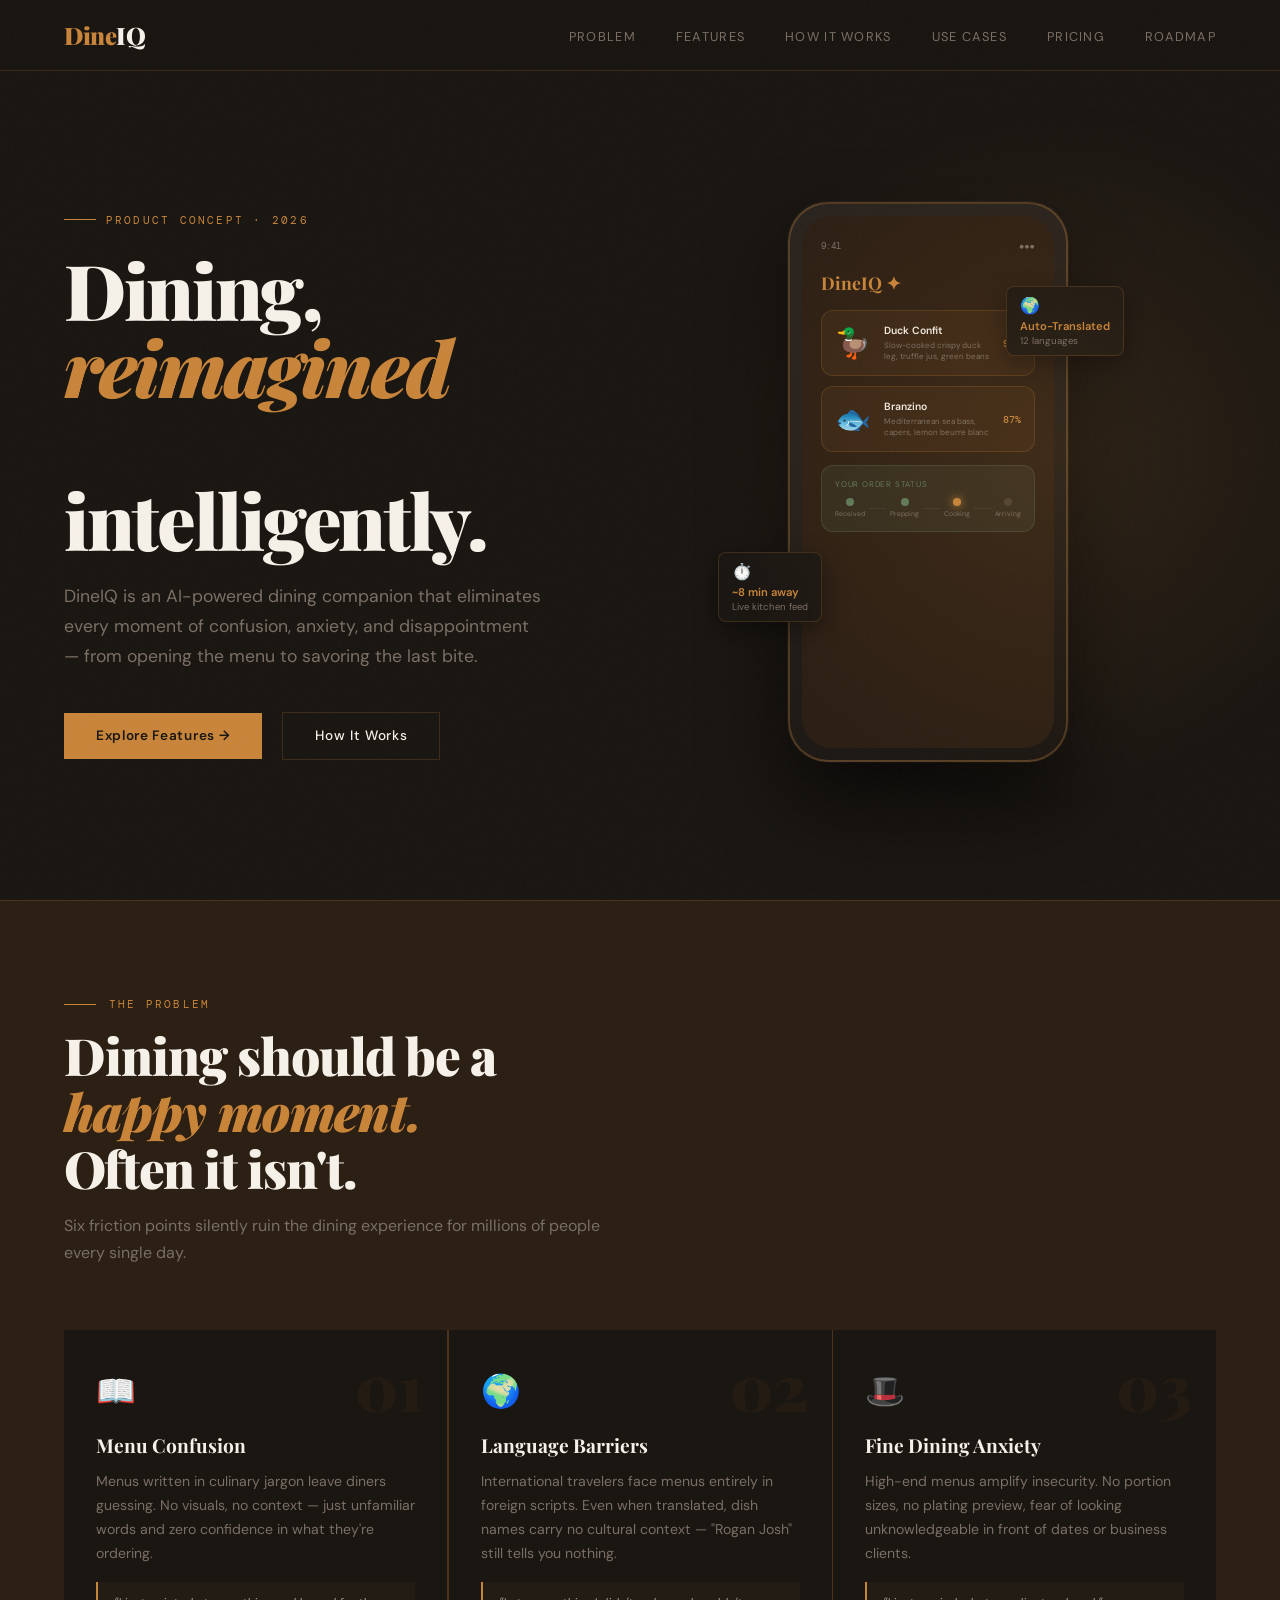
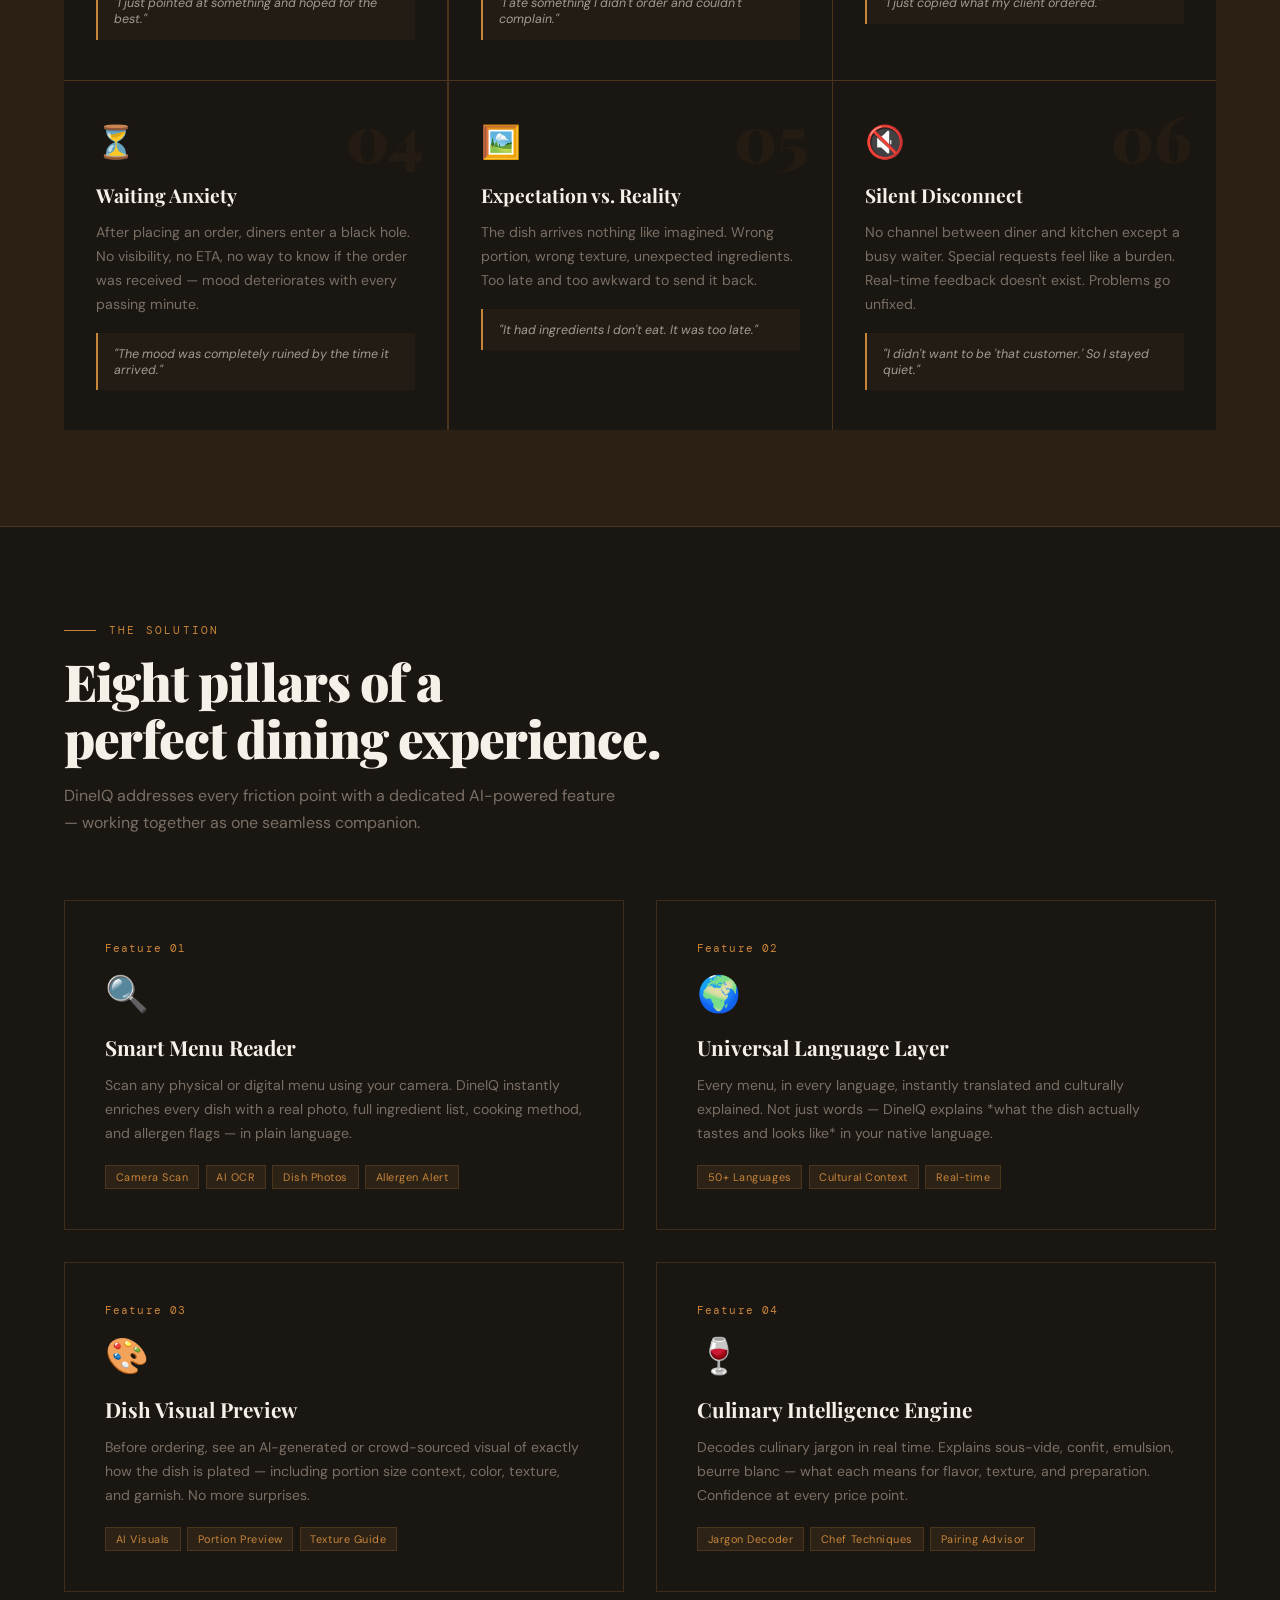
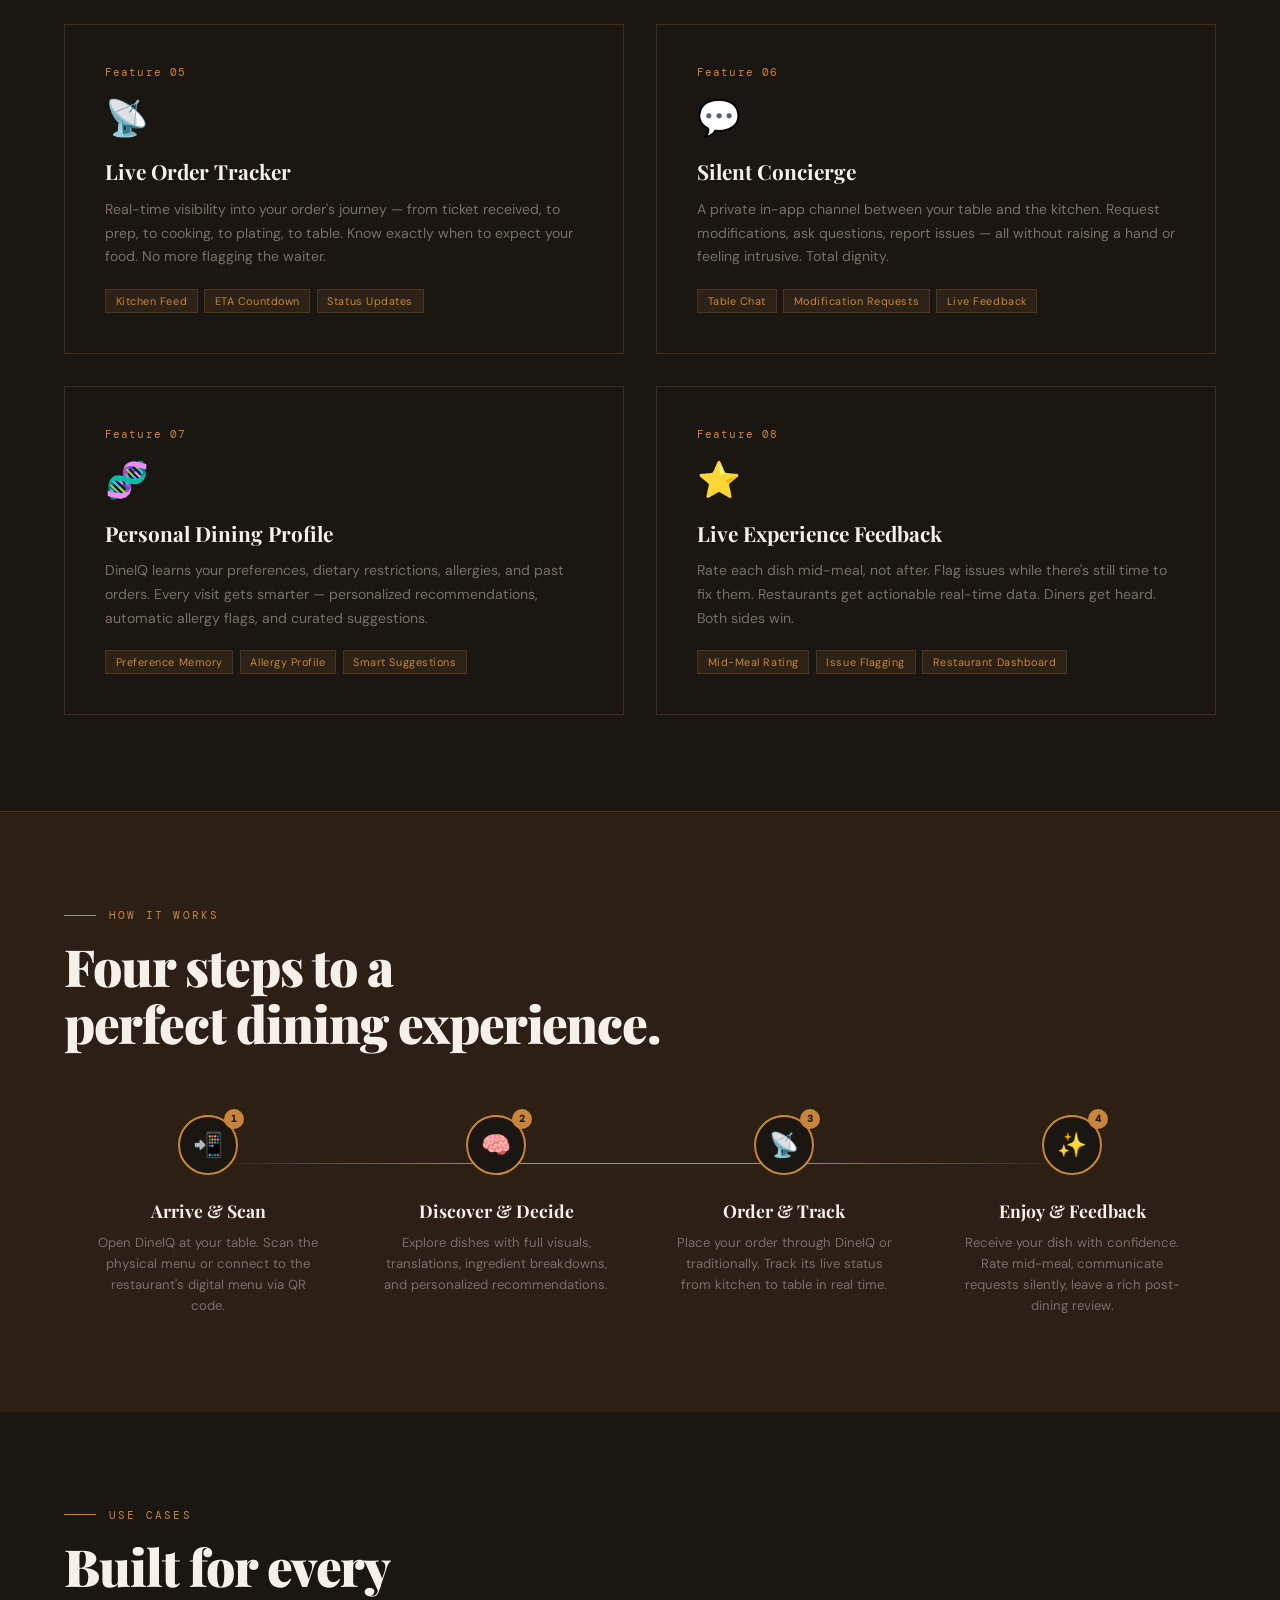
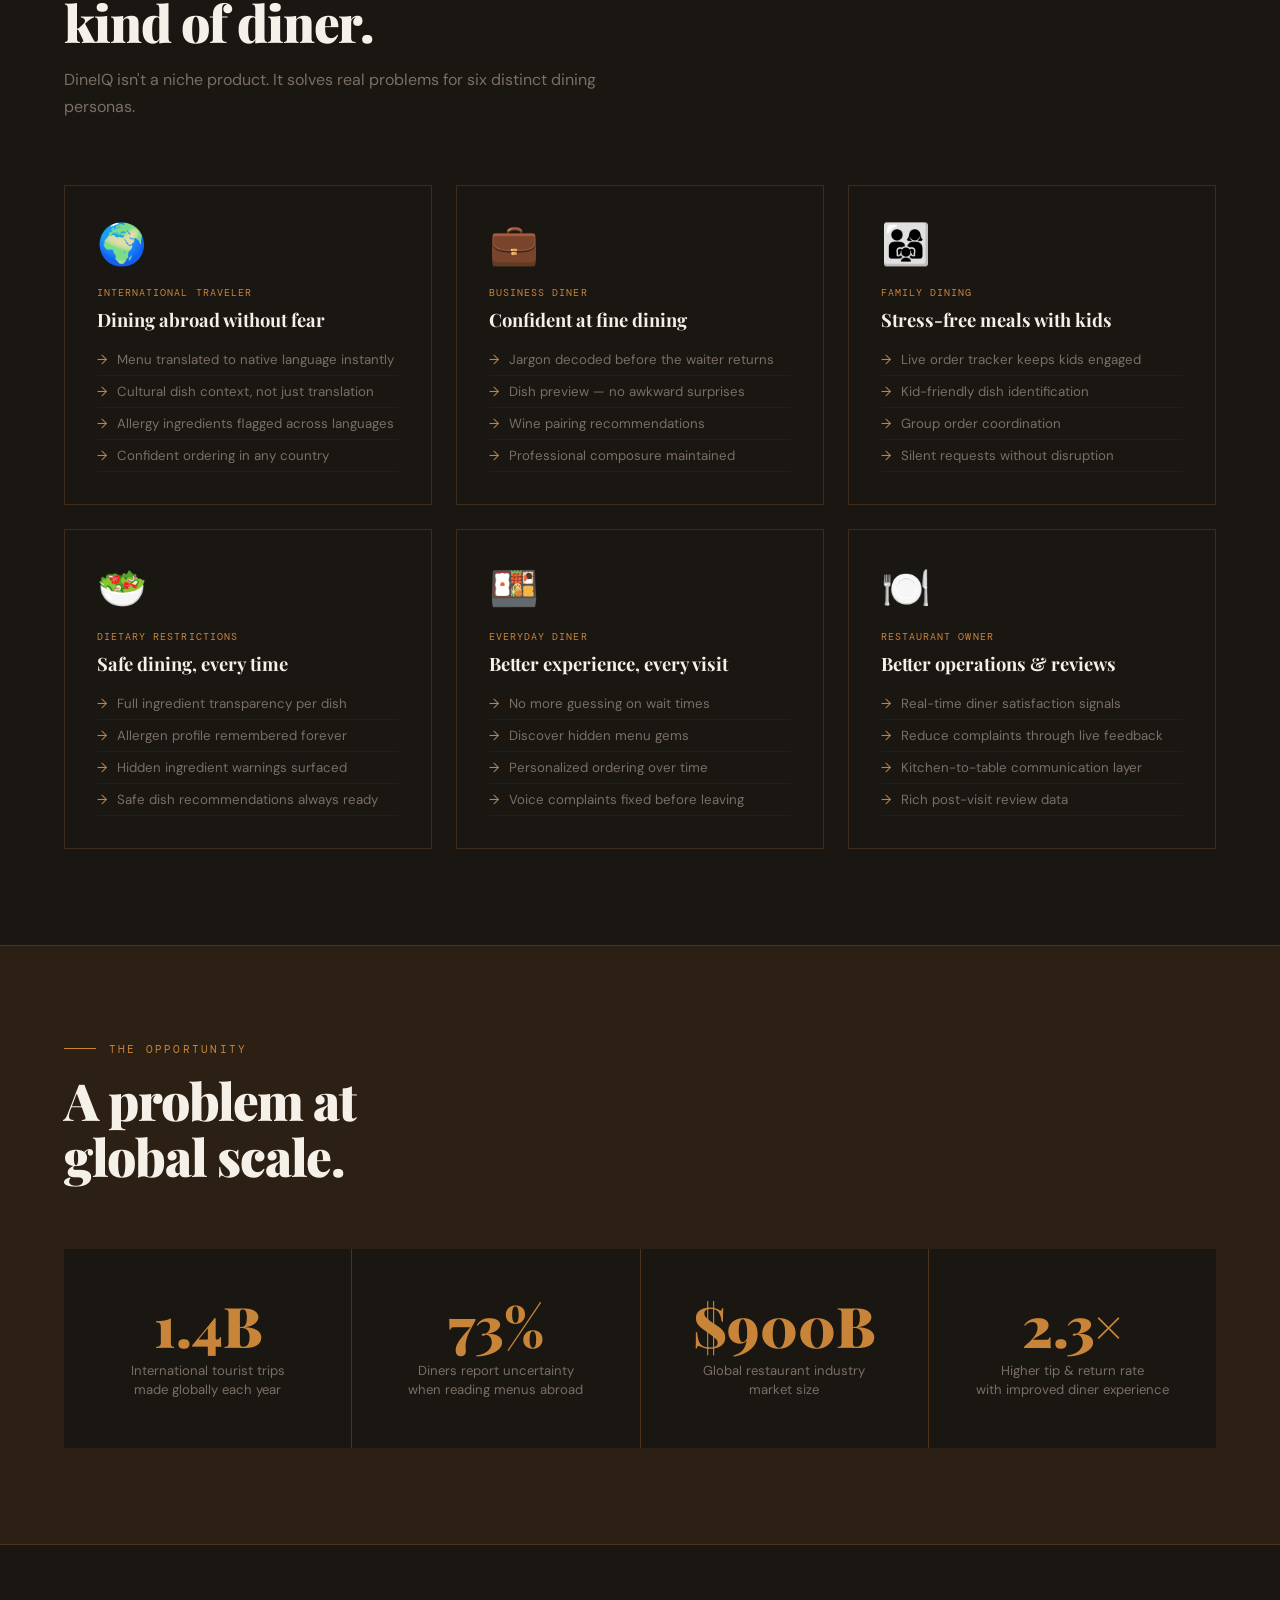
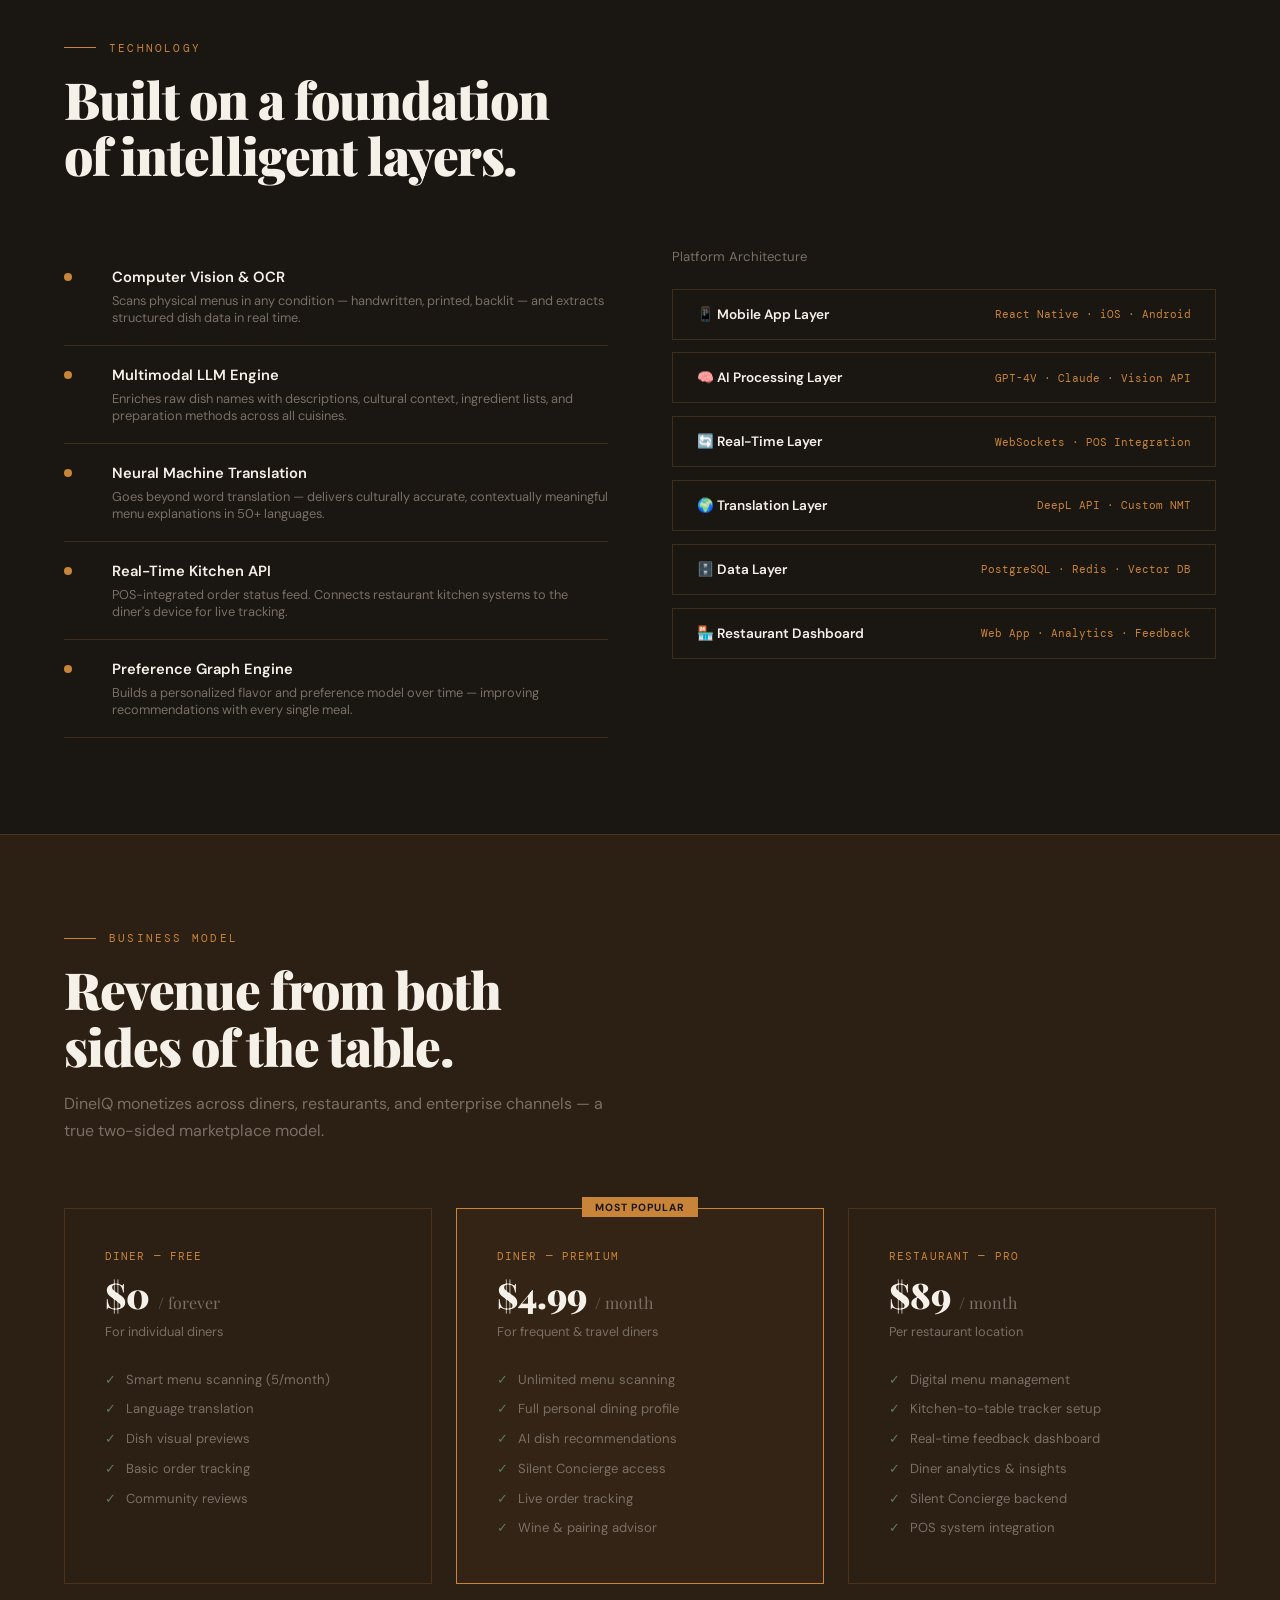
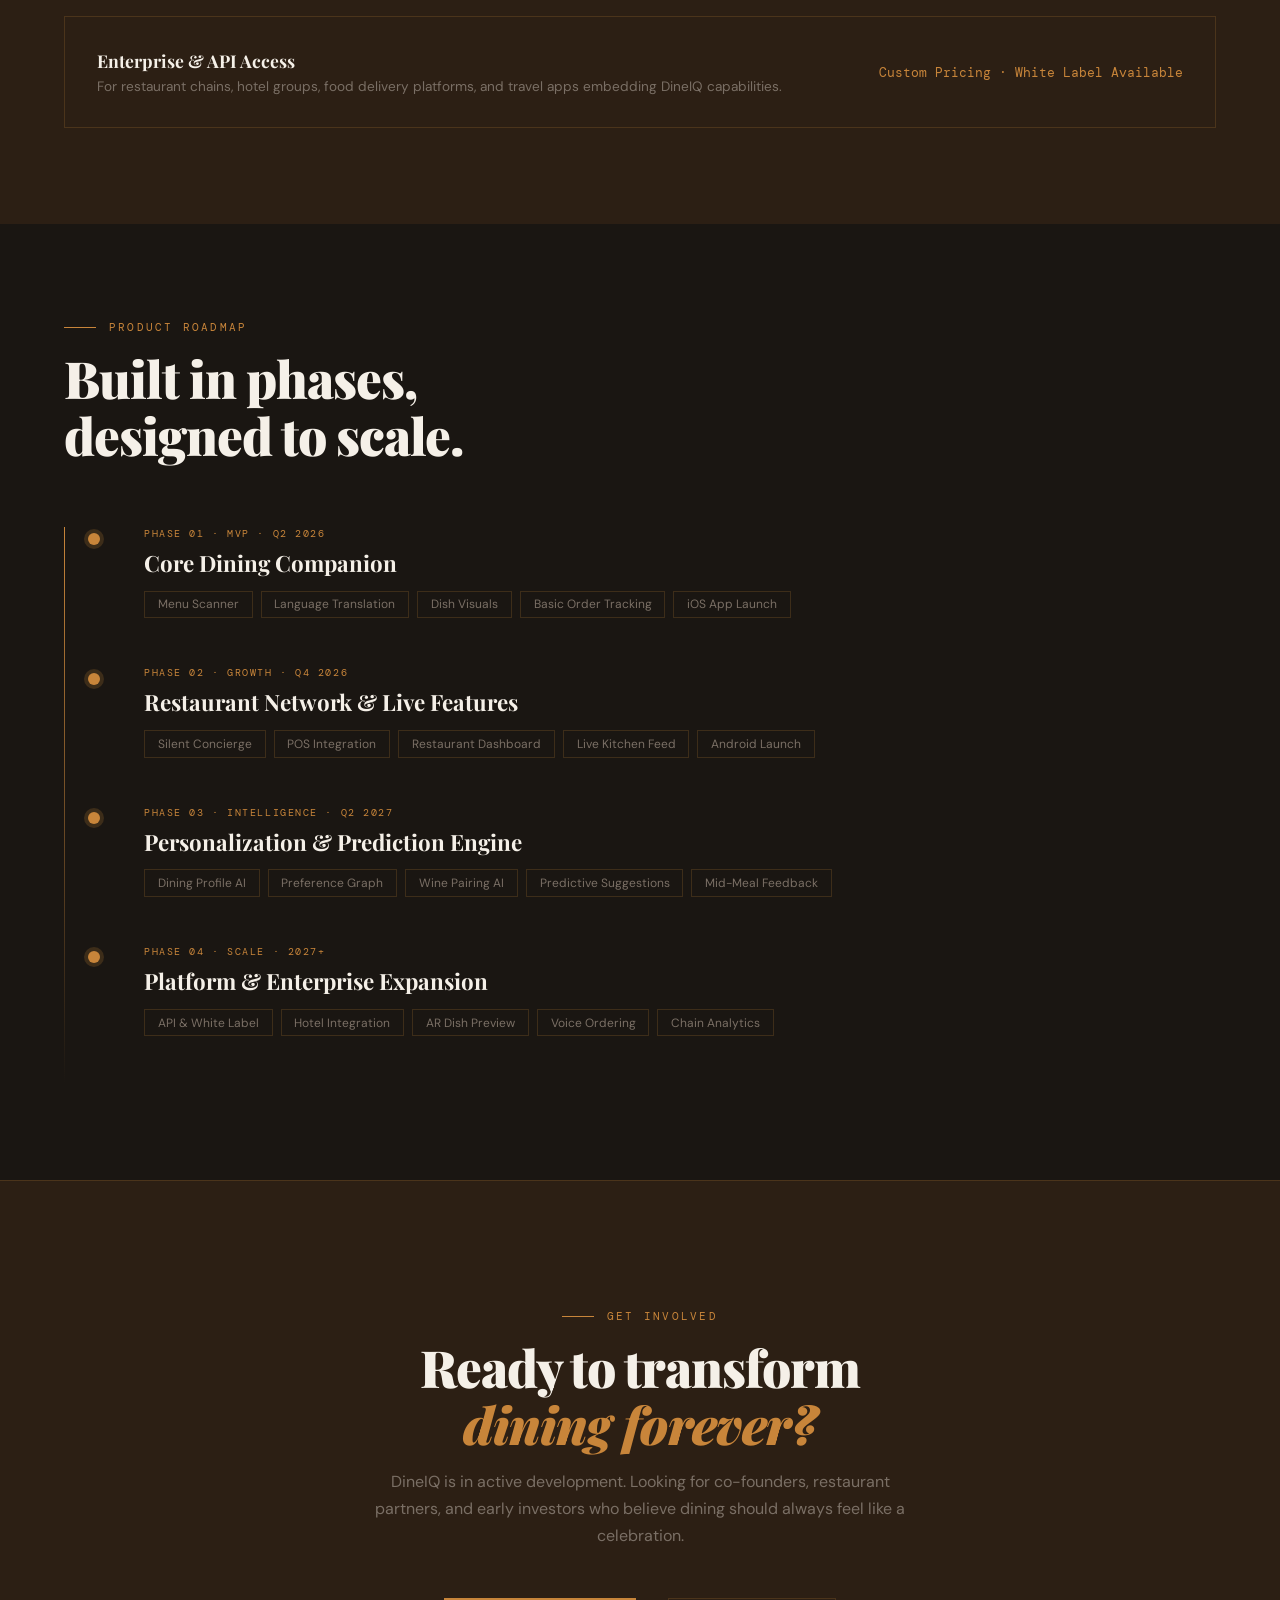
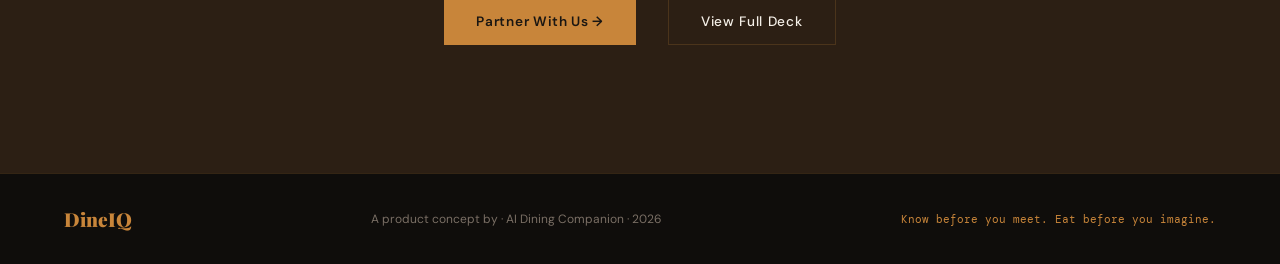
==== public/documents/dineiq_portfolio.html @ 413676ec "Changes Co-authored-by: mansiigup <106469612+mansiigup@users.noreply.github.com>" ====
<!DOCTYPE html>
<html lang="en">
<head>
<meta charset="UTF-8"/>
<meta name="viewport" content="width=device-width, initial-scale=1.0"/>
<title>DineIQ — AI Dining Companion</title>
<link href="https://fonts.googleapis.com/css2?family=Playfair+Display:ital,wght@0,400;0,700;0,900;1,400;1,700&family=DM+Sans:wght@300;400;500;600&family=DM+Mono:wght@400;500&display=swap" rel="stylesheet"/>
<style>
  :root {
    --cream: #F5F0E8;
    --warm-white: #FDFAF4;
    --charcoal: #1A1612;
    --deep-brown: #2C1F14;
    --amber: #C8853A;
    --amber-light: #E8A857;
    --amber-glow: rgba(200,133,58,0.15);
    --rust: #A0432A;
    --sage: #5C7A5A;
    --muted: #7A6F65;
    --border: rgba(200,133,58,0.2);
  }

  * { margin: 0; padding: 0; box-sizing: border-box; }

  html { scroll-behavior: smooth; }

  body {
    font-family: 'DM Sans', sans-serif;
    background: var(--charcoal);
    color: var(--cream);
    overflow-x: hidden;
  }

  /* ── NOISE TEXTURE OVERLAY ── */
  body::before {
    content: '';
    position: fixed;
    inset: 0;
    background-image: url("data:image/svg+xml,%3Csvg viewBox='0 0 256 256' xmlns='http://www.w3.org/2000/svg'%3E%3Cfilter id='noise'%3E%3CfeTurbulence type='fractalNoise' baseFrequency='0.9' numOctaves='4' stitchTiles='stitch'/%3E%3C/filter%3E%3Crect width='100%25' height='100%25' filter='url(%23noise)' opacity='0.04'/%3E%3C/svg%3E");
    pointer-events: none;
    z-index: 1000;
    opacity: 0.4;
  }

  /* ── NAV ── */
  nav {
    position: fixed; top: 0; width: 100%; z-index: 99;
    padding: 1.2rem 4rem;
    display: flex; justify-content: space-between; align-items: center;
    background: rgba(26,22,18,0.85);
    backdrop-filter: blur(20px);
    border-bottom: 1px solid var(--border);
  }
  .nav-logo {
    font-family: 'Playfair Display', serif;
    font-size: 1.5rem; font-weight: 900;
    color: var(--amber);
    letter-spacing: -0.02em;
  }
  .nav-logo span { color: var(--cream); }
  .nav-links { display: flex; gap: 2.5rem; list-style: none; }
  .nav-links a {
    font-size: 0.8rem; letter-spacing: 0.1em; text-transform: uppercase;
    color: var(--muted); text-decoration: none;
    transition: color 0.3s;
  }
  .nav-links a:hover { color: var(--amber); }

  /* ── HERO ── */
  .hero {
    min-height: 100vh;
    display: grid; grid-template-columns: 1fr 1fr;
    align-items: center;
    padding: 8rem 4rem 4rem;
    position: relative;
    overflow: hidden;
  }
  .hero::after {
    content: '';
    position: absolute;
    right: -10%; top: 50%; transform: translateY(-50%);
    width: 55vw; height: 55vw;
    background: radial-gradient(circle, rgba(200,133,58,0.12) 0%, transparent 70%);
    pointer-events: none;
  }
  .hero-eyebrow {
    display: inline-flex; align-items: center; gap: 0.6rem;
    font-family: 'DM Mono', monospace;
    font-size: 0.7rem; letter-spacing: 0.2em; text-transform: uppercase;
    color: var(--amber); margin-bottom: 1.5rem;
  }
  .hero-eyebrow::before {
    content: ''; display: block;
    width: 2rem; height: 1px; background: var(--amber);
  }
  .hero-title {
    font-family: 'Playfair Display', serif;
    font-size: clamp(3.5rem, 6vw, 6rem);
    font-weight: 900; line-height: 1.0;
    letter-spacing: -0.03em;
    margin-bottom: 1.5rem;
  }
  .hero-title em {
    font-style: italic; color: var(--amber);
    display: block;
  }
  .hero-sub {
    font-size: 1.1rem; line-height: 1.7;
    color: var(--muted); max-width: 480px;
    margin-bottom: 2.5rem;
  }
  .hero-cta {
    display: inline-flex; align-items: center; gap: 0.8rem;
    padding: 0.9rem 2rem;
    background: var(--amber);
    color: var(--charcoal);
    font-size: 0.85rem; font-weight: 600; letter-spacing: 0.05em;
    text-decoration: none; border: none; cursor: pointer;
    transition: all 0.3s;
  }
  .hero-cta:hover { background: var(--amber-light); transform: translateY(-2px); }
  .hero-cta-ghost {
    display: inline-flex; align-items: center; gap: 0.8rem;
    padding: 0.9rem 2rem;
    border: 1px solid var(--border);
    color: var(--cream);
    font-size: 0.85rem; font-weight: 500; letter-spacing: 0.05em;
    text-decoration: none; margin-left: 1rem;
    transition: all 0.3s;
  }
  .hero-cta-ghost:hover { border-color: var(--amber); color: var(--amber); }

  .hero-visual {
    display: flex; justify-content: center; align-items: center;
    position: relative;
  }
  .phone-mockup {
    width: 280px; height: 560px;
    background: linear-gradient(145deg, #2A2420, #1A1612);
    border-radius: 40px;
    border: 2px solid rgba(200,133,58,0.3);
    position: relative; overflow: hidden;
    box-shadow: 0 40px 80px rgba(0,0,0,0.6), 0 0 0 1px rgba(255,255,255,0.05);
    animation: float 6s ease-in-out infinite;
  }
  @keyframes float {
    0%, 100% { transform: translateY(0px) rotate(-2deg); }
    50% { transform: translateY(-20px) rotate(-2deg); }
  }
  .phone-screen {
    position: absolute; inset: 12px;
    background: var(--deep-brown);
    border-radius: 30px; overflow: hidden;
    padding: 1.5rem 1.2rem;
  }
  .phone-status {
    display: flex; justify-content: space-between; align-items: center;
    margin-bottom: 1.2rem;
    font-family: 'DM Mono', monospace; font-size: 0.55rem;
    color: var(--muted);
  }
  .phone-title-bar {
    font-family: 'Playfair Display', serif;
    font-size: 1.1rem; color: var(--amber); margin-bottom: 1rem;
    font-weight: 700;
  }
  .dish-card {
    background: rgba(200,133,58,0.08);
    border: 1px solid var(--border);
    border-radius: 12px;
    padding: 0.8rem;
    margin-bottom: 0.6rem;
    display: flex; gap: 0.8rem; align-items: center;
  }
  .dish-emoji { font-size: 1.8rem; }
  .dish-info { flex: 1; }
  .dish-name { font-size: 0.65rem; font-weight: 600; color: var(--cream); margin-bottom: 0.2rem; }
  .dish-desc { font-size: 0.5rem; color: var(--muted); line-height: 1.4; }
  .dish-score {
    font-family: 'DM Mono', monospace; font-size: 0.6rem;
    color: var(--amber); font-weight: 500;
  }
  .order-tracker {
    background: rgba(92,122,90,0.15);
    border: 1px solid rgba(92,122,90,0.3);
    border-radius: 12px; padding: 0.8rem;
    margin-top: 0.8rem;
  }
  .tracker-label {
    font-size: 0.5rem; text-transform: uppercase; letter-spacing: 0.1em;
    color: var(--sage); margin-bottom: 0.6rem;
  }
  .tracker-steps {
    display: flex; justify-content: space-between; align-items: center;
  }
  .step { display: flex; flex-direction: column; align-items: center; gap: 0.2rem; }
  .step-dot {
    width: 8px; height: 8px; border-radius: 50%;
  }
  .step-dot.done { background: var(--sage); }
  .step-dot.active { background: var(--amber); box-shadow: 0 0 8px var(--amber); }
  .step-dot.pending { background: rgba(122,111,101,0.3); }
  .step-line { flex: 1; height: 1px; background: rgba(122,111,101,0.2); margin: 0 4px; align-self: center; }
  .step-label { font-size: 0.42rem; color: var(--muted); }

  .floating-tag {
    position: absolute;
    background: var(--charcoal);
    border: 1px solid var(--border);
    padding: 0.5rem 0.8rem;
    border-radius: 8px;
    font-size: 0.7rem;
    box-shadow: 0 8px 24px rgba(0,0,0,0.4);
  }
  .floating-tag-1 { top: 15%; right: -20%; animation: float2 5s ease-in-out infinite; }
  .floating-tag-2 { bottom: 25%; left: -25%; animation: float2 7s ease-in-out infinite reverse; }
  @keyframes float2 {
    0%, 100% { transform: translateY(0); }
    50% { transform: translateY(-10px); }
  }
  .tag-icon { font-size: 1rem; margin-bottom: 0.2rem; }
  .tag-text { color: var(--amber); font-weight: 600; display: block; }
  .tag-sub { color: var(--muted); font-size: 0.6rem; }

  /* ── SECTION BASE ── */
  section { padding: 6rem 4rem; }
  .section-label {
    font-family: 'DM Mono', monospace;
    font-size: 0.7rem; letter-spacing: 0.2em; text-transform: uppercase;
    color: var(--amber); margin-bottom: 1rem;
    display: flex; align-items: center; gap: 0.8rem;
  }
  .section-label::before {
    content: ''; display: block;
    width: 2rem; height: 1px; background: var(--amber);
  }
  .section-title {
    font-family: 'Playfair Display', serif;
    font-size: clamp(2.2rem, 4vw, 3.5rem);
    font-weight: 900; line-height: 1.1;
    letter-spacing: -0.02em;
    margin-bottom: 1rem;
  }
  .section-sub {
    font-size: 1rem; line-height: 1.7;
    color: var(--muted); max-width: 560px;
  }

  /* ── PROBLEM SECTION ── */
  .problem-section {
    background: var(--deep-brown);
    border-top: 1px solid var(--border);
    border-bottom: 1px solid var(--border);
  }
  .problem-grid {
    display: grid; grid-template-columns: repeat(3, 1fr);
    gap: 1.5px;
    margin-top: 4rem;
    background: var(--border);
  }
  .problem-card {
    background: var(--charcoal);
    padding: 2.5rem 2rem;
    position: relative; overflow: hidden;
    transition: background 0.3s;
  }
  .problem-card:hover { background: rgba(200,133,58,0.05); }
  .problem-card::before {
    content: attr(data-num);
    position: absolute; top: 1.5rem; right: 1.5rem;
    font-family: 'Playfair Display', serif;
    font-size: 4rem; font-weight: 900; line-height: 1;
    color: rgba(200,133,58,0.06);
  }
  .problem-icon { font-size: 2rem; margin-bottom: 1.2rem; }
  .problem-title {
    font-family: 'Playfair Display', serif;
    font-size: 1.2rem; font-weight: 700;
    margin-bottom: 0.8rem;
  }
  .problem-desc {
    font-size: 0.88rem; line-height: 1.7;
    color: var(--muted);
  }
  .problem-quote {
    margin-top: 1rem;
    padding: 0.8rem 1rem;
    border-left: 2px solid var(--amber);
    font-size: 0.78rem; font-style: italic;
    color: rgba(245,240,232,0.6);
    background: rgba(200,133,58,0.05);
  }

  /* ── SOLUTION SECTION ── */
  .solution-section { background: var(--charcoal); }
  .features-grid {
    display: grid; grid-template-columns: repeat(2, 1fr);
    gap: 2rem; margin-top: 4rem;
  }
  .feature-card {
    padding: 2.5rem;
    border: 1px solid var(--border);
    position: relative;
    transition: all 0.3s;
    overflow: hidden;
  }
  .feature-card::after {
    content: '';
    position: absolute; bottom: 0; left: 0;
    width: 100%; height: 2px;
    background: linear-gradient(90deg, var(--amber), transparent);
    transform: scaleX(0); transform-origin: left;
    transition: transform 0.4s;
  }
  .feature-card:hover::after { transform: scaleX(1); }
  .feature-card:hover { background: rgba(200,133,58,0.03); }
  .feature-num {
    font-family: 'DM Mono', monospace;
    font-size: 0.7rem; color: var(--amber);
    letter-spacing: 0.1em; margin-bottom: 1rem;
  }
  .feature-icon { font-size: 2.2rem; margin-bottom: 1rem; }
  .feature-title {
    font-family: 'Playfair Display', serif;
    font-size: 1.3rem; font-weight: 700;
    margin-bottom: 0.8rem;
  }
  .feature-desc {
    font-size: 0.88rem; line-height: 1.7; color: var(--muted);
    margin-bottom: 1.2rem;
  }
  .feature-tags { display: flex; flex-wrap: wrap; gap: 0.4rem; }
  .tag {
    font-size: 0.68rem; padding: 0.25rem 0.6rem;
    background: rgba(200,133,58,0.1);
    border: 1px solid rgba(200,133,58,0.2);
    color: var(--amber); letter-spacing: 0.05em;
  }

  /* ── HOW IT WORKS ── */
  .how-section {
    background: var(--deep-brown);
    border-top: 1px solid var(--border);
  }
  .steps-container {
    display: grid; grid-template-columns: repeat(4, 1fr);
    gap: 0; margin-top: 4rem;
    position: relative;
  }
  .steps-container::before {
    content: '';
    position: absolute; top: 3rem; left: 12.5%; right: 12.5%;
    height: 1px; background: linear-gradient(90deg, transparent, var(--amber), var(--amber), transparent);
    z-index: 0;
  }
  .step-item {
    padding: 0 2rem;
    display: flex; flex-direction: column; align-items: center;
    text-align: center; position: relative; z-index: 1;
  }
  .step-circle {
    width: 60px; height: 60px; border-radius: 50%;
    background: var(--charcoal);
    border: 2px solid var(--amber);
    display: flex; align-items: center; justify-content: center;
    font-size: 1.5rem; margin-bottom: 1.5rem;
    position: relative;
  }
  .step-circle::before {
    content: attr(data-step);
    position: absolute; top: -8px; right: -8px;
    width: 20px; height: 20px; border-radius: 50%;
    background: var(--amber); color: var(--charcoal);
    font-family: 'DM Mono', monospace;
    font-size: 0.6rem; font-weight: 600;
    display: flex; align-items: center; justify-content: center;
  }
  .step-item-title {
    font-family: 'Playfair Display', serif;
    font-size: 1.1rem; font-weight: 700; margin-bottom: 0.6rem;
  }
  .step-item-desc {
    font-size: 0.82rem; line-height: 1.6; color: var(--muted);
  }

  /* ── USE CASES ── */
  .usecases-section { background: var(--charcoal); }
  .usecases-grid {
    display: grid; grid-template-columns: repeat(3, 1fr);
    gap: 1.5rem; margin-top: 4rem;
  }
  .usecase-card {
    padding: 2rem;
    border: 1px solid var(--border);
    transition: all 0.3s;
  }
  .usecase-card:hover {
    border-color: var(--amber);
    transform: translateY(-4px);
  }
  .usecase-emoji { font-size: 2.5rem; margin-bottom: 1rem; }
  .usecase-who {
    font-family: 'DM Mono', monospace;
    font-size: 0.65rem; color: var(--amber);
    letter-spacing: 0.1em; text-transform: uppercase;
    margin-bottom: 0.5rem;
  }
  .usecase-title {
    font-family: 'Playfair Display', serif;
    font-size: 1.15rem; font-weight: 700; margin-bottom: 0.8rem;
  }
  .usecase-points { list-style: none; }
  .usecase-points li {
    font-size: 0.83rem; line-height: 1.6; color: var(--muted);
    padding: 0.3rem 0;
    border-bottom: 1px solid rgba(200,133,58,0.07);
    display: flex; gap: 0.6rem;
  }
  .usecase-points li::before { content: '→'; color: var(--amber); flex-shrink: 0; }

  /* ── IMPACT STATS ── */
  .impact-section {
    background: var(--deep-brown);
    border-top: 1px solid var(--border);
    border-bottom: 1px solid var(--border);
  }
  .stats-row {
    display: grid; grid-template-columns: repeat(4, 1fr);
    gap: 1px; background: var(--border);
    margin-top: 4rem;
  }
  .stat-box {
    background: var(--charcoal);
    padding: 3rem 2rem; text-align: center;
  }
  .stat-num {
    font-family: 'Playfair Display', serif;
    font-size: 3.5rem; font-weight: 900;
    color: var(--amber); line-height: 1;
    margin-bottom: 0.5rem;
  }
  .stat-label {
    font-size: 0.82rem; color: var(--muted); line-height: 1.5;
  }

  /* ── TECH ── */
  .tech-section { background: var(--charcoal); }
  .tech-grid {
    display: grid; grid-template-columns: 1fr 1fr;
    gap: 4rem; margin-top: 4rem; align-items: start;
  }
  .tech-list { list-style: none; }
  .tech-list li {
    padding: 1.2rem 0;
    border-bottom: 1px solid var(--border);
    display: grid; grid-template-columns: 2rem 1fr;
    gap: 1rem; align-items: start;
  }
  .tech-dot {
    width: 8px; height: 8px; background: var(--amber);
    border-radius: 50%; margin-top: 6px;
  }
  .tech-item-name {
    font-weight: 600; font-size: 0.92rem; margin-bottom: 0.3rem;
  }
  .tech-item-desc { font-size: 0.8rem; color: var(--muted); }
  .tech-layers { display: flex; flex-direction: column; gap: 0.8rem; }
  .layer {
    padding: 1rem 1.5rem;
    border: 1px solid var(--border);
    display: flex; justify-content: space-between; align-items: center;
  }
  .layer-name { font-size: 0.85rem; font-weight: 600; }
  .layer-tech {
    font-family: 'DM Mono', monospace; font-size: 0.7rem;
    color: var(--amber);
  }

  /* ── BUSINESS MODEL ── */
  .biz-section {
    background: var(--deep-brown);
    border-top: 1px solid var(--border);
  }
  .biz-grid {
    display: grid; grid-template-columns: repeat(3, 1fr);
    gap: 1.5rem; margin-top: 4rem;
  }
  .biz-card {
    padding: 2.5rem;
    border: 1px solid var(--border);
    position: relative;
  }
  .biz-card.highlight {
    border-color: var(--amber);
    background: rgba(200,133,58,0.05);
  }
  .biz-badge {
    position: absolute; top: -12px; left: 50%; transform: translateX(-50%);
    background: var(--amber); color: var(--charcoal);
    font-size: 0.65rem; font-weight: 700; letter-spacing: 0.1em;
    padding: 0.2rem 0.8rem; text-transform: uppercase;
  }
  .biz-tier {
    font-family: 'DM Mono', monospace; font-size: 0.7rem;
    color: var(--amber); letter-spacing: 0.1em; text-transform: uppercase;
    margin-bottom: 0.5rem;
  }
  .biz-price {
    font-family: 'Playfair Display', serif;
    font-size: 2.2rem; font-weight: 900;
    margin-bottom: 0.3rem;
  }
  .biz-price span { font-size: 1rem; color: var(--muted); font-weight: 300; }
  .biz-who { font-size: 0.8rem; color: var(--muted); margin-bottom: 1.5rem; }
  .biz-features { list-style: none; }
  .biz-features li {
    font-size: 0.82rem; padding: 0.4rem 0;
    color: var(--muted); display: flex; gap: 0.6rem;
  }
  .biz-features li::before { content: '✓'; color: var(--sage); flex-shrink: 0; }

  /* ── ROADMAP ── */
  .roadmap-section { background: var(--charcoal); }
  .roadmap-timeline {
    margin-top: 4rem;
    position: relative;
    padding-left: 3rem;
  }
  .roadmap-timeline::before {
    content: '';
    position: absolute; left: 0; top: 0; bottom: 0;
    width: 1px; background: linear-gradient(180deg, var(--amber), transparent);
  }
  .roadmap-item {
    position: relative; padding: 0 0 3rem 2rem;
  }
  .roadmap-item::before {
    content: '';
    position: absolute; left: -1.5rem; top: 0.4rem;
    width: 12px; height: 12px; border-radius: 50%;
    background: var(--amber);
    box-shadow: 0 0 0 4px rgba(200,133,58,0.2);
  }
  .roadmap-phase {
    font-family: 'DM Mono', monospace; font-size: 0.65rem;
    color: var(--amber); letter-spacing: 0.15em;
    text-transform: uppercase; margin-bottom: 0.5rem;
  }
  .roadmap-title {
    font-family: 'Playfair Display', serif;
    font-size: 1.4rem; font-weight: 700; margin-bottom: 0.8rem;
  }
  .roadmap-items { display: flex; flex-wrap: wrap; gap: 0.5rem; }
  .roadmap-tag {
    font-size: 0.75rem; padding: 0.3rem 0.8rem;
    border: 1px solid var(--border); color: var(--muted);
  }

  /* ── CTA ── */
  .cta-section {
    background: var(--deep-brown);
    border-top: 1px solid var(--border);
    text-align: center; padding: 8rem 4rem;
  }
  .cta-section .section-title { margin: 0 auto 1rem; }
  .cta-section .section-sub { margin: 0 auto 3rem; text-align: center; }
  .cta-buttons { display: flex; justify-content: center; gap: 1rem; }

  /* ── FOOTER ── */
  footer {
    background: #0F0D0B;
    padding: 2rem 4rem;
    display: flex; justify-content: space-between; align-items: center;
    border-top: 1px solid var(--border);
  }
  .footer-brand {
    font-family: 'Playfair Display', serif;
    font-size: 1.2rem; font-weight: 900; color: var(--amber);
  }
  .footer-copy { font-size: 0.75rem; color: var(--muted); }

  /* ── ANIMATE IN ── */
  .fade-up {
    opacity: 0; transform: translateY(30px);
    animation: fadeUp 0.8s ease forwards;
  }
  @keyframes fadeUp {
    to { opacity: 1; transform: translateY(0); }
  }
  .delay-1 { animation-delay: 0.2s; }
  .delay-2 { animation-delay: 0.4s; }
  .delay-3 { animation-delay: 0.6s; }
  .delay-4 { animation-delay: 0.8s; }

  @media (max-width: 900px) {
    nav { padding: 1rem 1.5rem; }
    .nav-links { display: none; }
    .hero { grid-template-columns: 1fr; padding: 7rem 1.5rem 3rem; }
    .hero-visual { display: none; }
    section { padding: 4rem 1.5rem; }
    .problem-grid, .features-grid, .usecases-grid, .biz-grid,
    .steps-container, .stats-row, .tech-grid { grid-template-columns: 1fr; }
    .steps-container::before { display: none; }
    footer { flex-direction: column; gap: 1rem; text-align: center; }
  }
</style>
</head>
<body>

<!-- NAV -->
<nav>
  <div class="nav-logo">Dine<span>IQ</span></div>
  <ul class="nav-links">
    <li><a href="#problem">Problem</a></li>
    <li><a href="#solution">Features</a></li>
    <li><a href="#how">How It Works</a></li>
    <li><a href="#usecases">Use Cases</a></li>
    <li><a href="#pricing">Pricing</a></li>
    <li><a href="#roadmap">Roadmap</a></li>
  </ul>
</nav>

<!-- HERO -->
<section class="hero">
  <div>
    <div class="hero-eyebrow fade-up">Product Concept · 2026</div>
    <h1 class="hero-title fade-up delay-1">
      Dining,<br>
      <em>reimagined</em><br>
      intelligently.
    </h1>
    <p class="hero-sub fade-up delay-2">
      DineIQ is an AI-powered dining companion that eliminates every moment of confusion, 
      anxiety, and disappointment — from opening the menu to savoring the last bite.
    </p>
    <div class="fade-up delay-3">
      <a href="#solution" class="hero-cta">Explore Features →</a>
      <a href="#how" class="hero-cta-ghost">How It Works</a>
    </div>
  </div>
  <div class="hero-visual fade-up delay-2">
    <div style="position:relative;">
      <div class="phone-mockup">
        <div class="phone-screen">
          <div class="phone-status">
            <span>9:41</span><span>●●●</span>
          </div>
          <div class="phone-title-bar">DineIQ ✦</div>
          <div class="dish-card">
            <div class="dish-emoji">🦆</div>
            <div class="dish-info">
              <div class="dish-name">Duck Confit</div>
              <div class="dish-desc">Slow-cooked crispy duck leg, truffle jus, green beans</div>
            </div>
            <div class="dish-score">94%</div>
          </div>
          <div class="dish-card">
            <div class="dish-emoji">🐟</div>
            <div class="dish-info">
              <div class="dish-name">Branzino</div>
              <div class="dish-desc">Mediterranean sea bass, capers, lemon beurre blanc</div>
            </div>
            <div class="dish-score">87%</div>
          </div>
          <div class="order-tracker">
            <div class="tracker-label">Your Order Status</div>
            <div class="tracker-steps">
              <div class="step">
                <div class="step-dot done"></div>
                <div class="step-label">Received</div>
              </div>
              <div class="step-line"></div>
              <div class="step">
                <div class="step-dot done"></div>
                <div class="step-label">Prepping</div>
              </div>
              <div class="step-line"></div>
              <div class="step">
                <div class="step-dot active"></div>
                <div class="step-label">Cooking</div>
              </div>
              <div class="step-line"></div>
              <div class="step">
                <div class="step-dot pending"></div>
                <div class="step-label">Arriving</div>
              </div>
            </div>
          </div>
        </div>
      </div>
      <div class="floating-tag floating-tag-1">
        <div class="tag-icon">🌍</div>
        <span class="tag-text">Auto-Translated</span>
        <span class="tag-sub">12 languages</span>
      </div>
      <div class="floating-tag floating-tag-2">
        <div class="tag-icon">⏱️</div>
        <span class="tag-text">~8 min away</span>
        <span class="tag-sub">Live kitchen feed</span>
      </div>
    </div>
  </div>
</section>

<!-- PROBLEM -->
<section class="problem-section" id="problem">
  <div class="section-label">The Problem</div>
  <h2 class="section-title">Dining should be a<br><em style="color:var(--amber);font-style:italic;">happy moment.</em><br>Often it isn't.</h2>
  <p class="section-sub">Six friction points silently ruin the dining experience for millions of people every single day.</p>
  <div class="problem-grid">
    <div class="problem-card" data-num="01">
      <div class="problem-icon">📖</div>
      <div class="problem-title">Menu Confusion</div>
      <div class="problem-desc">Menus written in culinary jargon leave diners guessing. No visuals, no context — just unfamiliar words and zero confidence in what they're ordering.</div>
      <div class="problem-quote">"I just pointed at something and hoped for the best."</div>
    </div>
    <div class="problem-card" data-num="02">
      <div class="problem-icon">🌍</div>
      <div class="problem-title">Language Barriers</div>
      <div class="problem-desc">International travelers face menus entirely in foreign scripts. Even when translated, dish names carry no cultural context — "Rogan Josh" still tells you nothing.</div>
      <div class="problem-quote">"I ate something I didn't order and couldn't complain."</div>
    </div>
    <div class="problem-card" data-num="03">
      <div class="problem-icon">🎩</div>
      <div class="problem-title">Fine Dining Anxiety</div>
      <div class="problem-desc">High-end menus amplify insecurity. No portion sizes, no plating preview, fear of looking unknowledgeable in front of dates or business clients.</div>
      <div class="problem-quote">"I just copied what my client ordered."</div>
    </div>
    <div class="problem-card" data-num="04">
      <div class="problem-icon">⏳</div>
      <div class="problem-title">Waiting Anxiety</div>
      <div class="problem-desc">After placing an order, diners enter a black hole. No visibility, no ETA, no way to know if the order was received — mood deteriorates with every passing minute.</div>
      <div class="problem-quote">"The mood was completely ruined by the time it arrived."</div>
    </div>
    <div class="problem-card" data-num="05">
      <div class="problem-icon">🖼️</div>
      <div class="problem-title">Expectation vs. Reality</div>
      <div class="problem-desc">The dish arrives nothing like imagined. Wrong portion, wrong texture, unexpected ingredients. Too late and too awkward to send it back.</div>
      <div class="problem-quote">"It had ingredients I don't eat. It was too late."</div>
    </div>
    <div class="problem-card" data-num="06">
      <div class="problem-icon">🔇</div>
      <div class="problem-title">Silent Disconnect</div>
      <div class="problem-desc">No channel between diner and kitchen except a busy waiter. Special requests feel like a burden. Real-time feedback doesn't exist. Problems go unfixed.</div>
      <div class="problem-quote">"I didn't want to be 'that customer.' So I stayed quiet."</div>
    </div>
  </div>
</section>

<!-- SOLUTION / FEATURES -->
<section class="solution-section" id="solution">
  <div class="section-label">The Solution</div>
  <h2 class="section-title">Eight pillars of a<br>perfect dining experience.</h2>
  <p class="section-sub">DineIQ addresses every friction point with a dedicated AI-powered feature — working together as one seamless companion.</p>
  <div class="features-grid">

    <div class="feature-card">
      <div class="feature-num">Feature 01</div>
      <div class="feature-icon">🔍</div>
      <div class="feature-title">Smart Menu Reader</div>
      <div class="feature-desc">Scan any physical or digital menu using your camera. DineIQ instantly enriches every dish with a real photo, full ingredient list, cooking method, and allergen flags — in plain language.</div>
      <div class="feature-tags">
        <span class="tag">Camera Scan</span>
        <span class="tag">AI OCR</span>
        <span class="tag">Dish Photos</span>
        <span class="tag">Allergen Alert</span>
      </div>
    </div>

    <div class="feature-card">
      <div class="feature-num">Feature 02</div>
      <div class="feature-icon">🌍</div>
      <div class="feature-title">Universal Language Layer</div>
      <div class="feature-desc">Every menu, in every language, instantly translated and culturally explained. Not just words — DineIQ explains *what the dish actually tastes and looks like* in your native language.</div>
      <div class="feature-tags">
        <span class="tag">50+ Languages</span>
        <span class="tag">Cultural Context</span>
        <span class="tag">Real-time</span>
      </div>
    </div>

    <div class="feature-card">
      <div class="feature-num">Feature 03</div>
      <div class="feature-icon">🎨</div>
      <div class="feature-title">Dish Visual Preview</div>
      <div class="feature-desc">Before ordering, see an AI-generated or crowd-sourced visual of exactly how the dish is plated — including portion size context, color, texture, and garnish. No more surprises.</div>
      <div class="feature-tags">
        <span class="tag">AI Visuals</span>
        <span class="tag">Portion Preview</span>
        <span class="tag">Texture Guide</span>
      </div>
    </div>

    <div class="feature-card">
      <div class="feature-num">Feature 04</div>
      <div class="feature-icon">🍷</div>
      <div class="feature-title">Culinary Intelligence Engine</div>
      <div class="feature-desc">Decodes culinary jargon in real time. Explains sous-vide, confit, emulsion, beurre blanc — what each means for flavor, texture, and preparation. Confidence at every price point.</div>
      <div class="feature-tags">
        <span class="tag">Jargon Decoder</span>
        <span class="tag">Chef Techniques</span>
        <span class="tag">Pairing Advisor</span>
      </div>
    </div>

    <div class="feature-card">
      <div class="feature-num">Feature 05</div>
      <div class="feature-icon">📡</div>
      <div class="feature-title">Live Order Tracker</div>
      <div class="feature-desc">Real-time visibility into your order's journey — from ticket received, to prep, to cooking, to plating, to table. Know exactly when to expect your food. No more flagging the waiter.</div>
      <div class="feature-tags">
        <span class="tag">Kitchen Feed</span>
        <span class="tag">ETA Countdown</span>
        <span class="tag">Status Updates</span>
      </div>
    </div>

    <div class="feature-card">
      <div class="feature-num">Feature 06</div>
      <div class="feature-icon">💬</div>
      <div class="feature-title">Silent Concierge</div>
      <div class="feature-desc">A private in-app channel between your table and the kitchen. Request modifications, ask questions, report issues — all without raising a hand or feeling intrusive. Total dignity.</div>
      <div class="feature-tags">
        <span class="tag">Table Chat</span>
        <span class="tag">Modification Requests</span>
        <span class="tag">Live Feedback</span>
      </div>
    </div>

    <div class="feature-card">
      <div class="feature-num">Feature 07</div>
      <div class="feature-icon">🧬</div>
      <div class="feature-title">Personal Dining Profile</div>
      <div class="feature-desc">DineIQ learns your preferences, dietary restrictions, allergies, and past orders. Every visit gets smarter — personalized recommendations, automatic allergy flags, and curated suggestions.</div>
      <div class="feature-tags">
        <span class="tag">Preference Memory</span>
        <span class="tag">Allergy Profile</span>
        <span class="tag">Smart Suggestions</span>
      </div>
    </div>

    <div class="feature-card">
      <div class="feature-num">Feature 08</div>
      <div class="feature-icon">⭐</div>
      <div class="feature-title">Live Experience Feedback</div>
      <div class="feature-desc">Rate each dish mid-meal, not after. Flag issues while there's still time to fix them. Restaurants get actionable real-time data. Diners get heard. Both sides win.</div>
      <div class="feature-tags">
        <span class="tag">Mid-Meal Rating</span>
        <span class="tag">Issue Flagging</span>
        <span class="tag">Restaurant Dashboard</span>
      </div>
    </div>

  </div>
</section>

<!-- HOW IT WORKS -->
<section class="how-section" id="how">
  <div class="section-label">How It Works</div>
  <h2 class="section-title">Four steps to a<br>perfect dining experience.</h2>
  <div class="steps-container">
    <div class="step-item">
      <div class="step-circle" data-step="1">📲</div>
      <div class="step-item-title">Arrive & Scan</div>
      <div class="step-item-desc">Open DineIQ at your table. Scan the physical menu or connect to the restaurant's digital menu via QR code.</div>
    </div>
    <div class="step-item">
      <div class="step-circle" data-step="2">🧠</div>
      <div class="step-item-title">Discover & Decide</div>
      <div class="step-item-desc">Explore dishes with full visuals, translations, ingredient breakdowns, and personalized recommendations.</div>
    </div>
    <div class="step-item">
      <div class="step-circle" data-step="3">📡</div>
      <div class="step-item-title">Order & Track</div>
      <div class="step-item-desc">Place your order through DineIQ or traditionally. Track its live status from kitchen to table in real time.</div>
    </div>
    <div class="step-item">
      <div class="step-circle" data-step="4">✨</div>
      <div class="step-item-title">Enjoy & Feedback</div>
      <div class="step-item-desc">Receive your dish with confidence. Rate mid-meal, communicate requests silently, leave a rich post-dining review.</div>
    </div>
  </div>
</section>

<!-- USE CASES -->
<section class="usecases-section" id="usecases">
  <div class="section-label">Use Cases</div>
  <h2 class="section-title">Built for every<br>kind of diner.</h2>
  <p class="section-sub">DineIQ isn't a niche product. It solves real problems for six distinct dining personas.</p>
  <div class="usecases-grid">
    <div class="usecase-card">
      <div class="usecase-emoji">🌍</div>
      <div class="usecase-who">International Traveler</div>
      <div class="usecase-title">Dining abroad without fear</div>
      <ul class="usecase-points">
        <li>Menu translated to native language instantly</li>
        <li>Cultural dish context, not just translation</li>
        <li>Allergy ingredients flagged across languages</li>
        <li>Confident ordering in any country</li>
      </ul>
    </div>
    <div class="usecase-card">
      <div class="usecase-emoji">💼</div>
      <div class="usecase-who">Business Diner</div>
      <div class="usecase-title">Confident at fine dining</div>
      <ul class="usecase-points">
        <li>Jargon decoded before the waiter returns</li>
        <li>Dish preview — no awkward surprises</li>
        <li>Wine pairing recommendations</li>
        <li>Professional composure maintained</li>
      </ul>
    </div>
    <div class="usecase-card">
      <div class="usecase-emoji">👨‍👩‍👧</div>
      <div class="usecase-who">Family Dining</div>
      <div class="usecase-title">Stress-free meals with kids</div>
      <ul class="usecase-points">
        <li>Live order tracker keeps kids engaged</li>
        <li>Kid-friendly dish identification</li>
        <li>Group order coordination</li>
        <li>Silent requests without disruption</li>
      </ul>
    </div>
    <div class="usecase-card">
      <div class="usecase-emoji">🥗</div>
      <div class="usecase-who">Dietary Restrictions</div>
      <div class="usecase-title">Safe dining, every time</div>
      <ul class="usecase-points">
        <li>Full ingredient transparency per dish</li>
        <li>Allergen profile remembered forever</li>
        <li>Hidden ingredient warnings surfaced</li>
        <li>Safe dish recommendations always ready</li>
      </ul>
    </div>
    <div class="usecase-card">
      <div class="usecase-emoji">🍱</div>
      <div class="usecase-who">Everyday Diner</div>
      <div class="usecase-title">Better experience, every visit</div>
      <ul class="usecase-points">
        <li>No more guessing on wait times</li>
        <li>Discover hidden menu gems</li>
        <li>Personalized ordering over time</li>
        <li>Voice complaints fixed before leaving</li>
      </ul>
    </div>
    <div class="usecase-card">
      <div class="usecase-emoji">🍽️</div>
      <div class="usecase-who">Restaurant Owner</div>
      <div class="usecase-title">Better operations & reviews</div>
      <ul class="usecase-points">
        <li>Real-time diner satisfaction signals</li>
        <li>Reduce complaints through live feedback</li>
        <li>Kitchen-to-table communication layer</li>
        <li>Rich post-visit review data</li>
      </ul>
    </div>
  </div>
</section>

<!-- IMPACT STATS -->
<section class="impact-section">
  <div class="section-label">The Opportunity</div>
  <h2 class="section-title">A problem at<br>global scale.</h2>
  <div class="stats-row">
    <div class="stat-box">
      <div class="stat-num">1.4B</div>
      <div class="stat-label">International tourist trips<br>made globally each year</div>
    </div>
    <div class="stat-box">
      <div class="stat-num">73%</div>
      <div class="stat-label">Diners report uncertainty<br>when reading menus abroad</div>
    </div>
    <div class="stat-box">
      <div class="stat-num">$900B</div>
      <div class="stat-label">Global restaurant industry<br>market size</div>
    </div>
    <div class="stat-box">
      <div class="stat-num">2.3×</div>
      <div class="stat-label">Higher tip & return rate<br>with improved diner experience</div>
    </div>
  </div>
</section>

<!-- TECH STACK -->
<section class="tech-section" id="tech">
  <div class="section-label">Technology</div>
  <h2 class="section-title">Built on a foundation<br>of intelligent layers.</h2>
  <div class="tech-grid">
    <ul class="tech-list">
      <li>
        <div class="tech-dot"></div>
        <div>
          <div class="tech-item-name">Computer Vision & OCR</div>
          <div class="tech-item-desc">Scans physical menus in any condition — handwritten, printed, backlit — and extracts structured dish data in real time.</div>
        </div>
      </li>
      <li>
        <div class="tech-dot"></div>
        <div>
          <div class="tech-item-name">Multimodal LLM Engine</div>
          <div class="tech-item-desc">Enriches raw dish names with descriptions, cultural context, ingredient lists, and preparation methods across all cuisines.</div>
        </div>
      </li>
      <li>
        <div class="tech-dot"></div>
        <div>
          <div class="tech-item-name">Neural Machine Translation</div>
          <div class="tech-item-desc">Goes beyond word translation — delivers culturally accurate, contextually meaningful menu explanations in 50+ languages.</div>
        </div>
      </li>
      <li>
        <div class="tech-dot"></div>
        <div>
          <div class="tech-item-name">Real-Time Kitchen API</div>
          <div class="tech-item-desc">POS-integrated order status feed. Connects restaurant kitchen systems to the diner's device for live tracking.</div>
        </div>
      </li>
      <li>
        <div class="tech-dot"></div>
        <div>
          <div class="tech-item-name">Preference Graph Engine</div>
          <div class="tech-item-desc">Builds a personalized flavor and preference model over time — improving recommendations with every single meal.</div>
        </div>
      </li>
    </ul>
    <div>
      <div style="font-size:0.82rem;color:var(--muted);margin-bottom:1.5rem;">Platform Architecture</div>
      <div class="tech-layers">
        <div class="layer"><span class="layer-name">📱 Mobile App Layer</span><span class="layer-tech">React Native · iOS · Android</span></div>
        <div class="layer"><span class="layer-name">🧠 AI Processing Layer</span><span class="layer-tech">GPT-4V · Claude · Vision API</span></div>
        <div class="layer"><span class="layer-name">🔄 Real-Time Layer</span><span class="layer-tech">WebSockets · POS Integration</span></div>
        <div class="layer"><span class="layer-name">🌍 Translation Layer</span><span class="layer-tech">DeepL API · Custom NMT</span></div>
        <div class="layer"><span class="layer-name">🗄️ Data Layer</span><span class="layer-tech">PostgreSQL · Redis · Vector DB</span></div>
        <div class="layer"><span class="layer-name">🏪 Restaurant Dashboard</span><span class="layer-tech">Web App · Analytics · Feedback</span></div>
      </div>
    </div>
  </div>
</section>

<!-- BUSINESS MODEL -->
<section class="biz-section" id="pricing">
  <div class="section-label">Business Model</div>
  <h2 class="section-title">Revenue from both<br>sides of the table.</h2>
  <p class="section-sub">DineIQ monetizes across diners, restaurants, and enterprise channels — a true two-sided marketplace model.</p>
  <div class="biz-grid">
    <div class="biz-card">
      <div class="biz-tier">Diner — Free</div>
      <div class="biz-price">$0 <span>/ forever</span></div>
      <div class="biz-who">For individual diners</div>
      <ul class="biz-features">
        <li>Smart menu scanning (5/month)</li>
        <li>Language translation</li>
        <li>Dish visual previews</li>
        <li>Basic order tracking</li>
        <li>Community reviews</li>
      </ul>
    </div>
    <div class="biz-card highlight">
      <div class="biz-badge">Most Popular</div>
      <div class="biz-tier">Diner — Premium</div>
      <div class="biz-price">$4.99 <span>/ month</span></div>
      <div class="biz-who">For frequent & travel diners</div>
      <ul class="biz-features">
        <li>Unlimited menu scanning</li>
        <li>Full personal dining profile</li>
        <li>AI dish recommendations</li>
        <li>Silent Concierge access</li>
        <li>Live order tracking</li>
        <li>Wine & pairing advisor</li>
      </ul>
    </div>
    <div class="biz-card">
      <div class="biz-tier">Restaurant — Pro</div>
      <div class="biz-price">$89 <span>/ month</span></div>
      <div class="biz-who">Per restaurant location</div>
      <ul class="biz-features">
        <li>Digital menu management</li>
        <li>Kitchen-to-table tracker setup</li>
        <li>Real-time feedback dashboard</li>
        <li>Diner analytics & insights</li>
        <li>Silent Concierge backend</li>
        <li>POS system integration</li>
      </ul>
    </div>
  </div>
  <div style="margin-top:2rem;padding:2rem;border:1px solid var(--border);display:flex;justify-content:space-between;align-items:center;flex-wrap:wrap;gap:1rem;">
    <div>
      <div style="font-family:'Playfair Display',serif;font-size:1.1rem;font-weight:700;margin-bottom:0.4rem;">Enterprise & API Access</div>
      <div style="font-size:0.85rem;color:var(--muted);">For restaurant chains, hotel groups, food delivery platforms, and travel apps embedding DineIQ capabilities.</div>
    </div>
    <div style="font-family:'DM Mono',monospace;font-size:0.8rem;color:var(--amber);">Custom Pricing · White Label Available</div>
  </div>
</section>

<!-- ROADMAP -->
<section class="roadmap-section" id="roadmap">
  <div class="section-label">Product Roadmap</div>
  <h2 class="section-title">Built in phases,<br>designed to scale.</h2>
  <div class="roadmap-timeline">
    <div class="roadmap-item">
      <div class="roadmap-phase">Phase 01 · MVP · Q2 2026</div>
      <div class="roadmap-title">Core Dining Companion</div>
      <div class="roadmap-items">
        <span class="roadmap-tag">Menu Scanner</span>
        <span class="roadmap-tag">Language Translation</span>
        <span class="roadmap-tag">Dish Visuals</span>
        <span class="roadmap-tag">Basic Order Tracking</span>
        <span class="roadmap-tag">iOS App Launch</span>
      </div>
    </div>
    <div class="roadmap-item">
      <div class="roadmap-phase">Phase 02 · Growth · Q4 2026</div>
      <div class="roadmap-title">Restaurant Network & Live Features</div>
      <div class="roadmap-items">
        <span class="roadmap-tag">Silent Concierge</span>
        <span class="roadmap-tag">POS Integration</span>
        <span class="roadmap-tag">Restaurant Dashboard</span>
        <span class="roadmap-tag">Live Kitchen Feed</span>
        <span class="roadmap-tag">Android Launch</span>
      </div>
    </div>
    <div class="roadmap-item">
      <div class="roadmap-phase">Phase 03 · Intelligence · Q2 2027</div>
      <div class="roadmap-title">Personalization & Prediction Engine</div>
      <div class="roadmap-items">
        <span class="roadmap-tag">Dining Profile AI</span>
        <span class="roadmap-tag">Preference Graph</span>
        <span class="roadmap-tag">Wine Pairing AI</span>
        <span class="roadmap-tag">Predictive Suggestions</span>
        <span class="roadmap-tag">Mid-Meal Feedback</span>
      </div>
    </div>
    <div class="roadmap-item">
      <div class="roadmap-phase">Phase 04 · Scale · 2027+</div>
      <div class="roadmap-title">Platform & Enterprise Expansion</div>
      <div class="roadmap-items">
        <span class="roadmap-tag">API & White Label</span>
        <span class="roadmap-tag">Hotel Integration</span>
        <span class="roadmap-tag">AR Dish Preview</span>
        <span class="roadmap-tag">Voice Ordering</span>
        <span class="roadmap-tag">Chain Analytics</span>
      </div>
    </div>
  </div>
</section>

<!-- CTA -->
<section class="cta-section">
  <div class="section-label" style="justify-content:center;">Get Involved</div>
  <h2 class="section-title">Ready to transform<br><em style="font-style:italic;color:var(--amber);">dining forever?</em></h2>
  <p class="section-sub">DineIQ is in active development. Looking for co-founders, restaurant partners, and early investors who believe dining should always feel like a celebration.</p>
  <div class="cta-buttons">
    <a href="#" class="hero-cta">Partner With Us →</a>
    <a href="#" class="hero-cta-ghost">View Full Deck</a>
  </div>
</section>

<!-- FOOTER -->
<footer>
  <div class="footer-brand">DineIQ</div>
  <div class="footer-copy">A product concept by · AI Dining Companion · 2026</div>
  <div style="font-family:'DM Mono',monospace;font-size:0.7rem;color:var(--amber);">Know before you meet. Eat before you imagine.</div>
</footer>

</body>
</html>
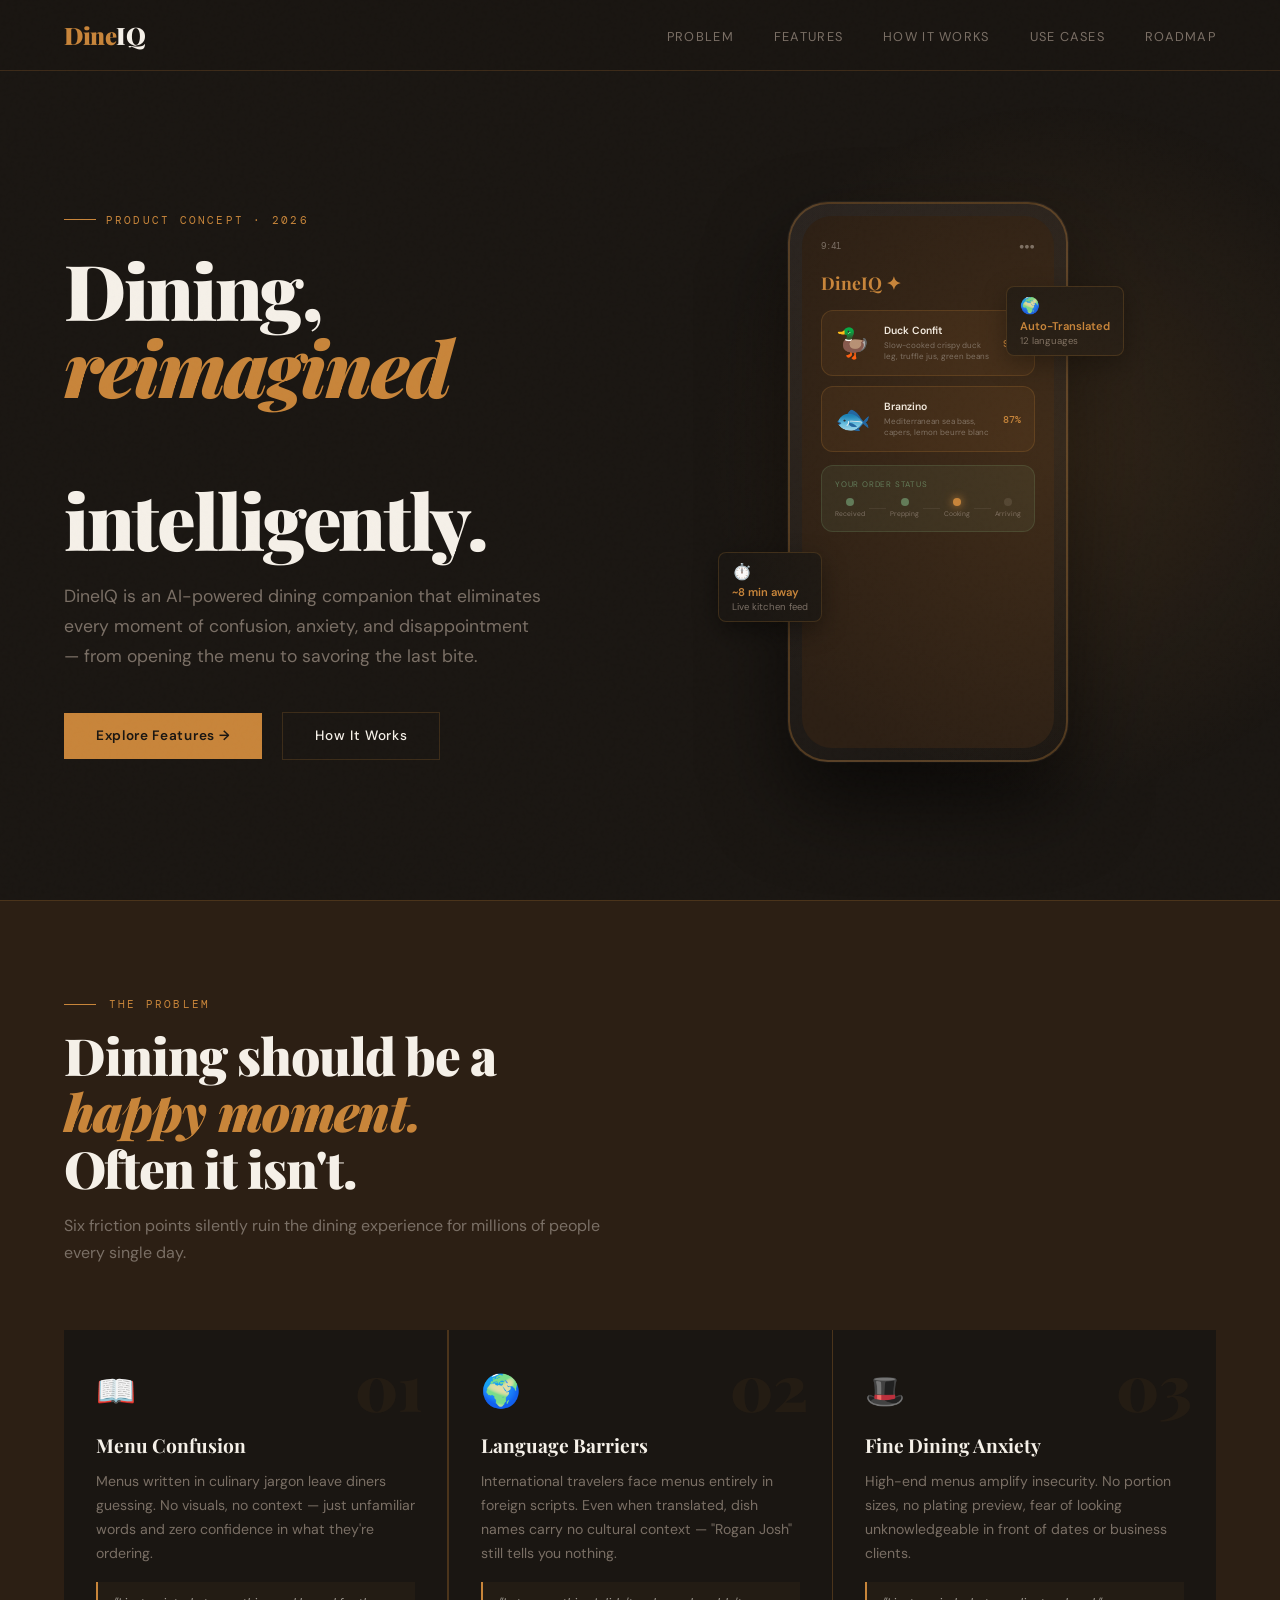
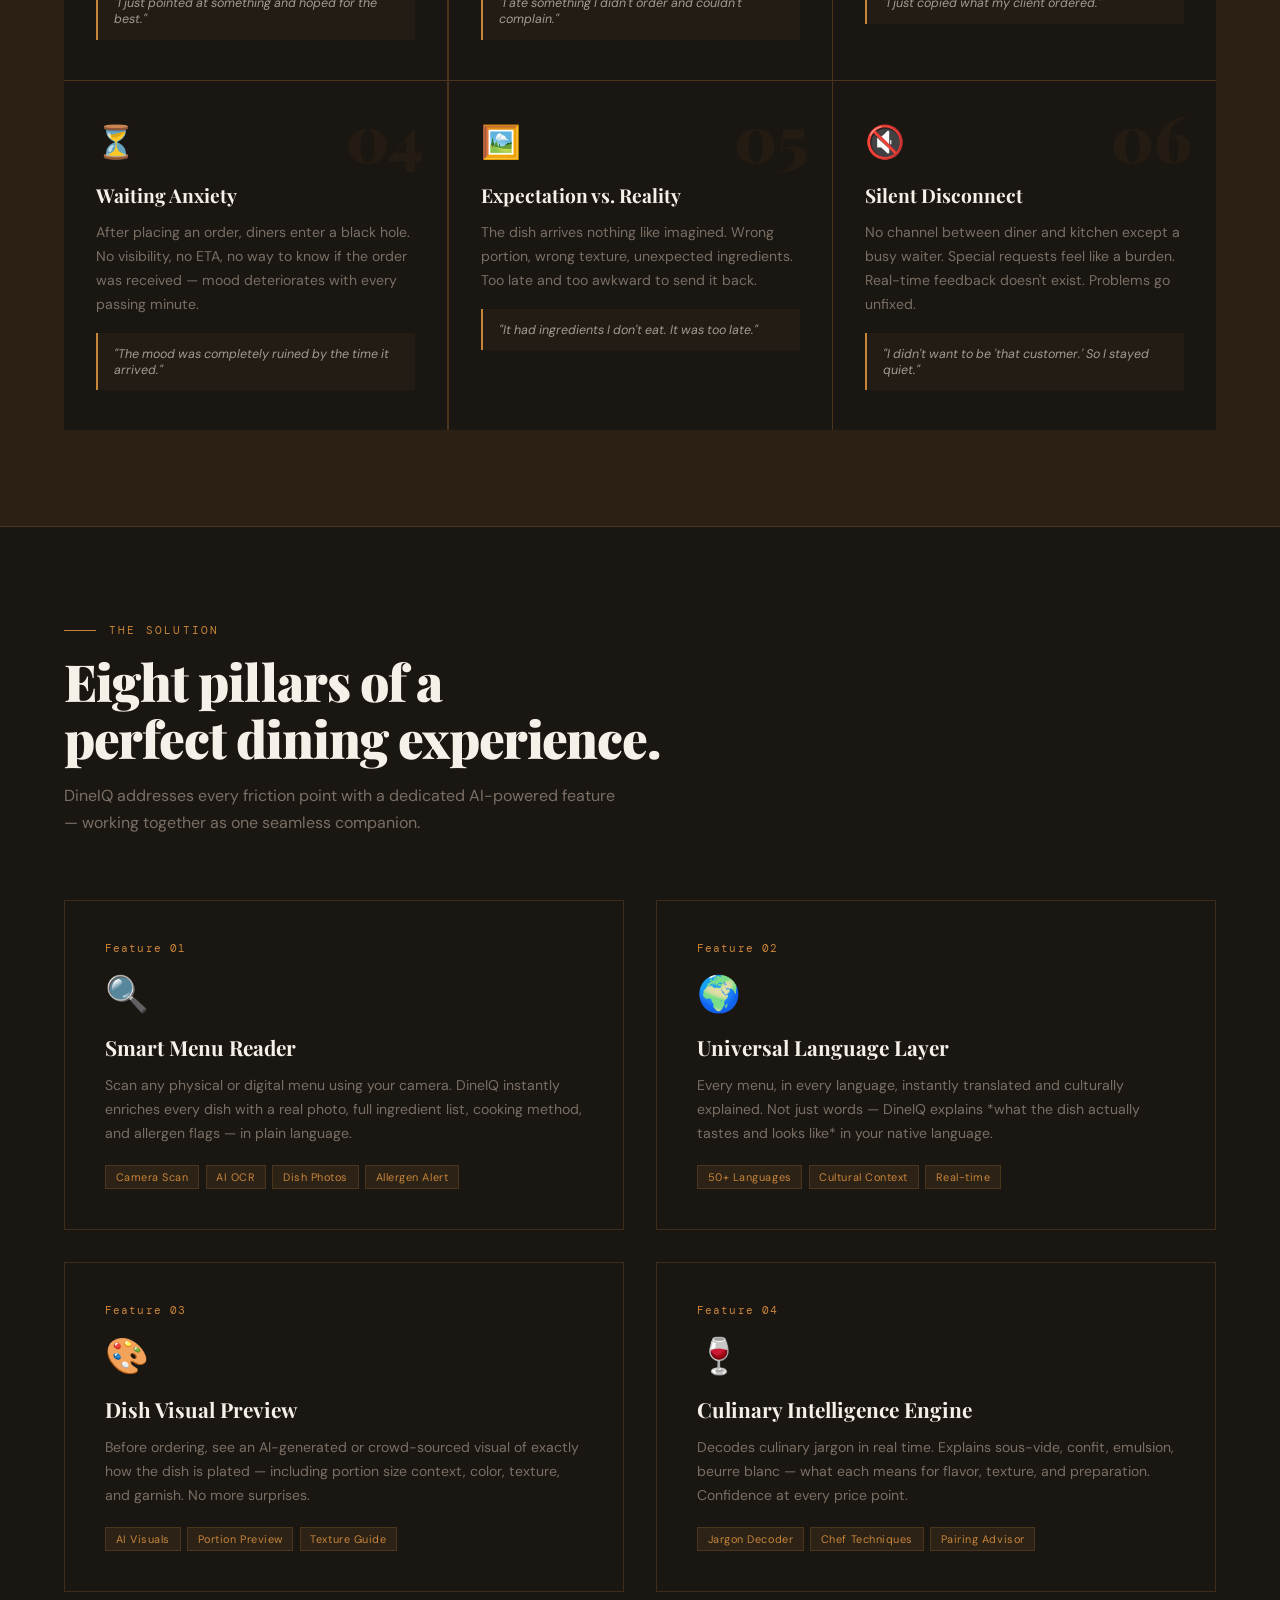
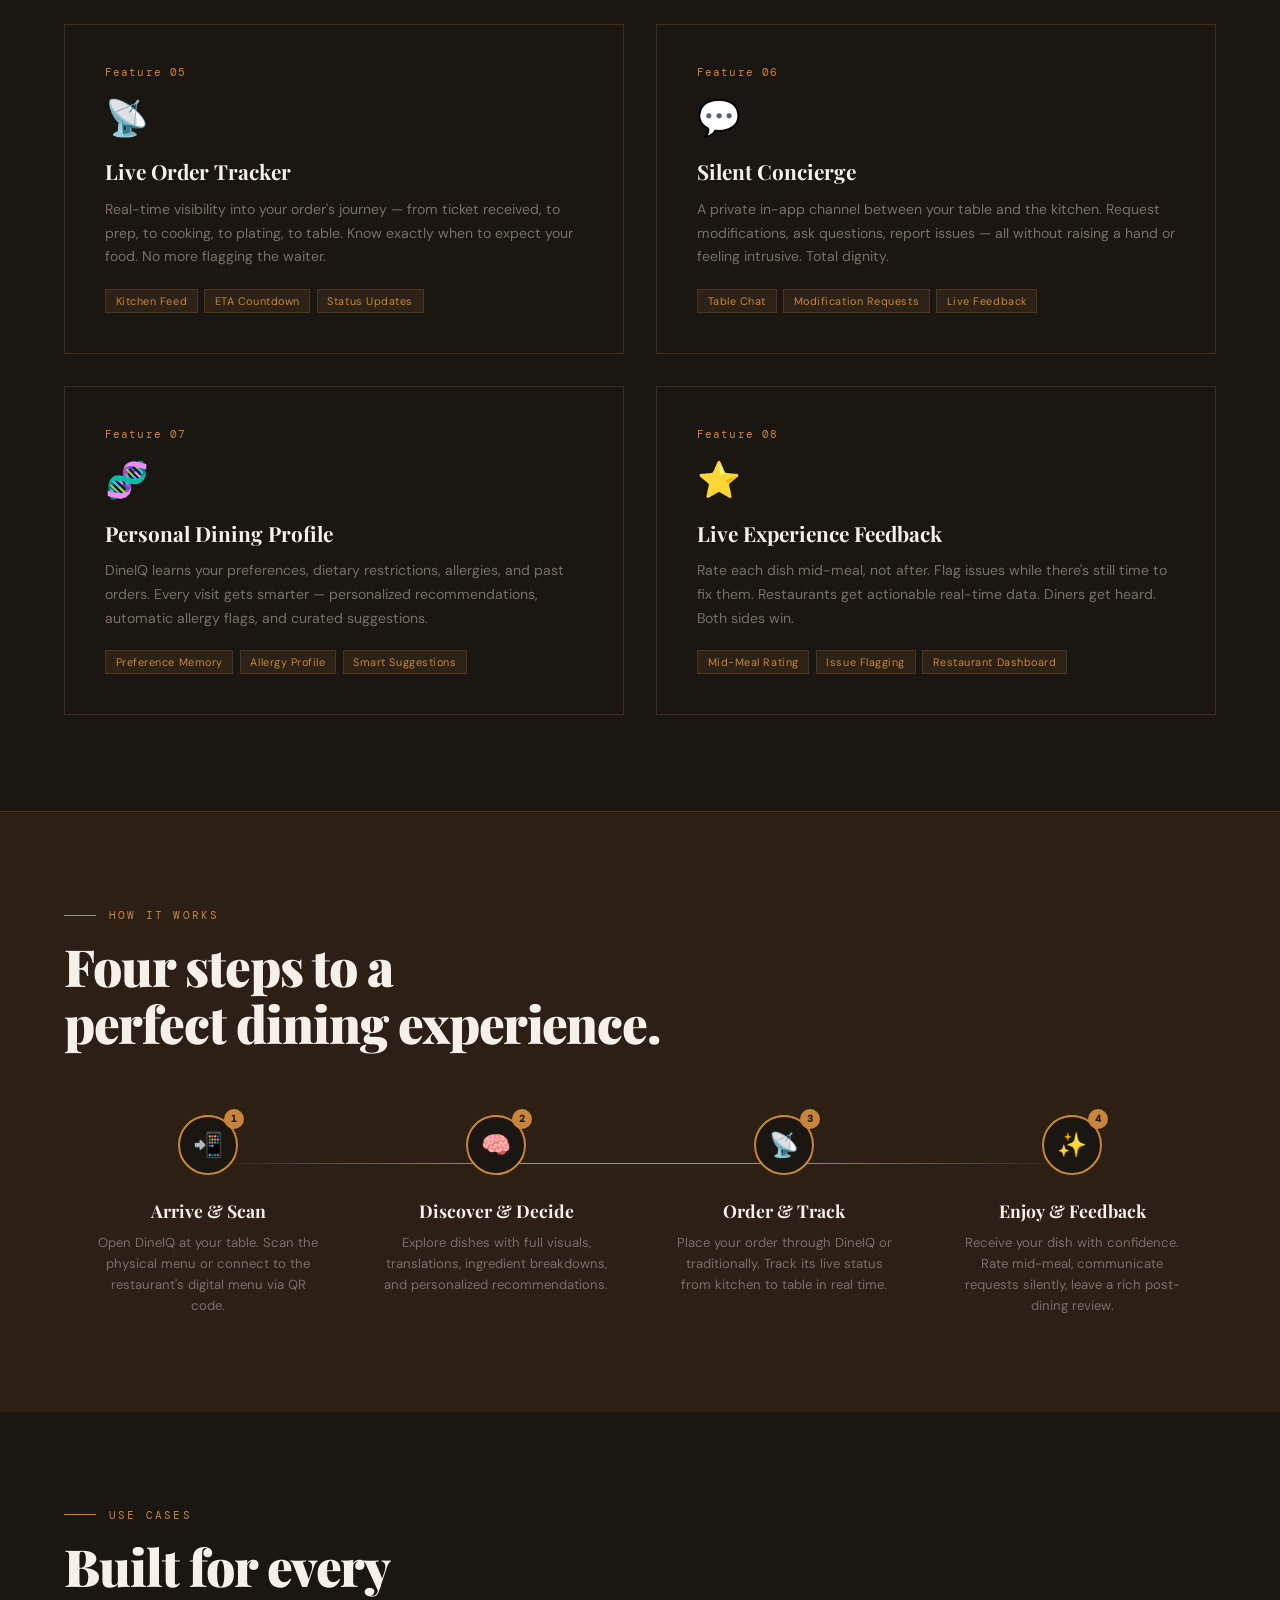
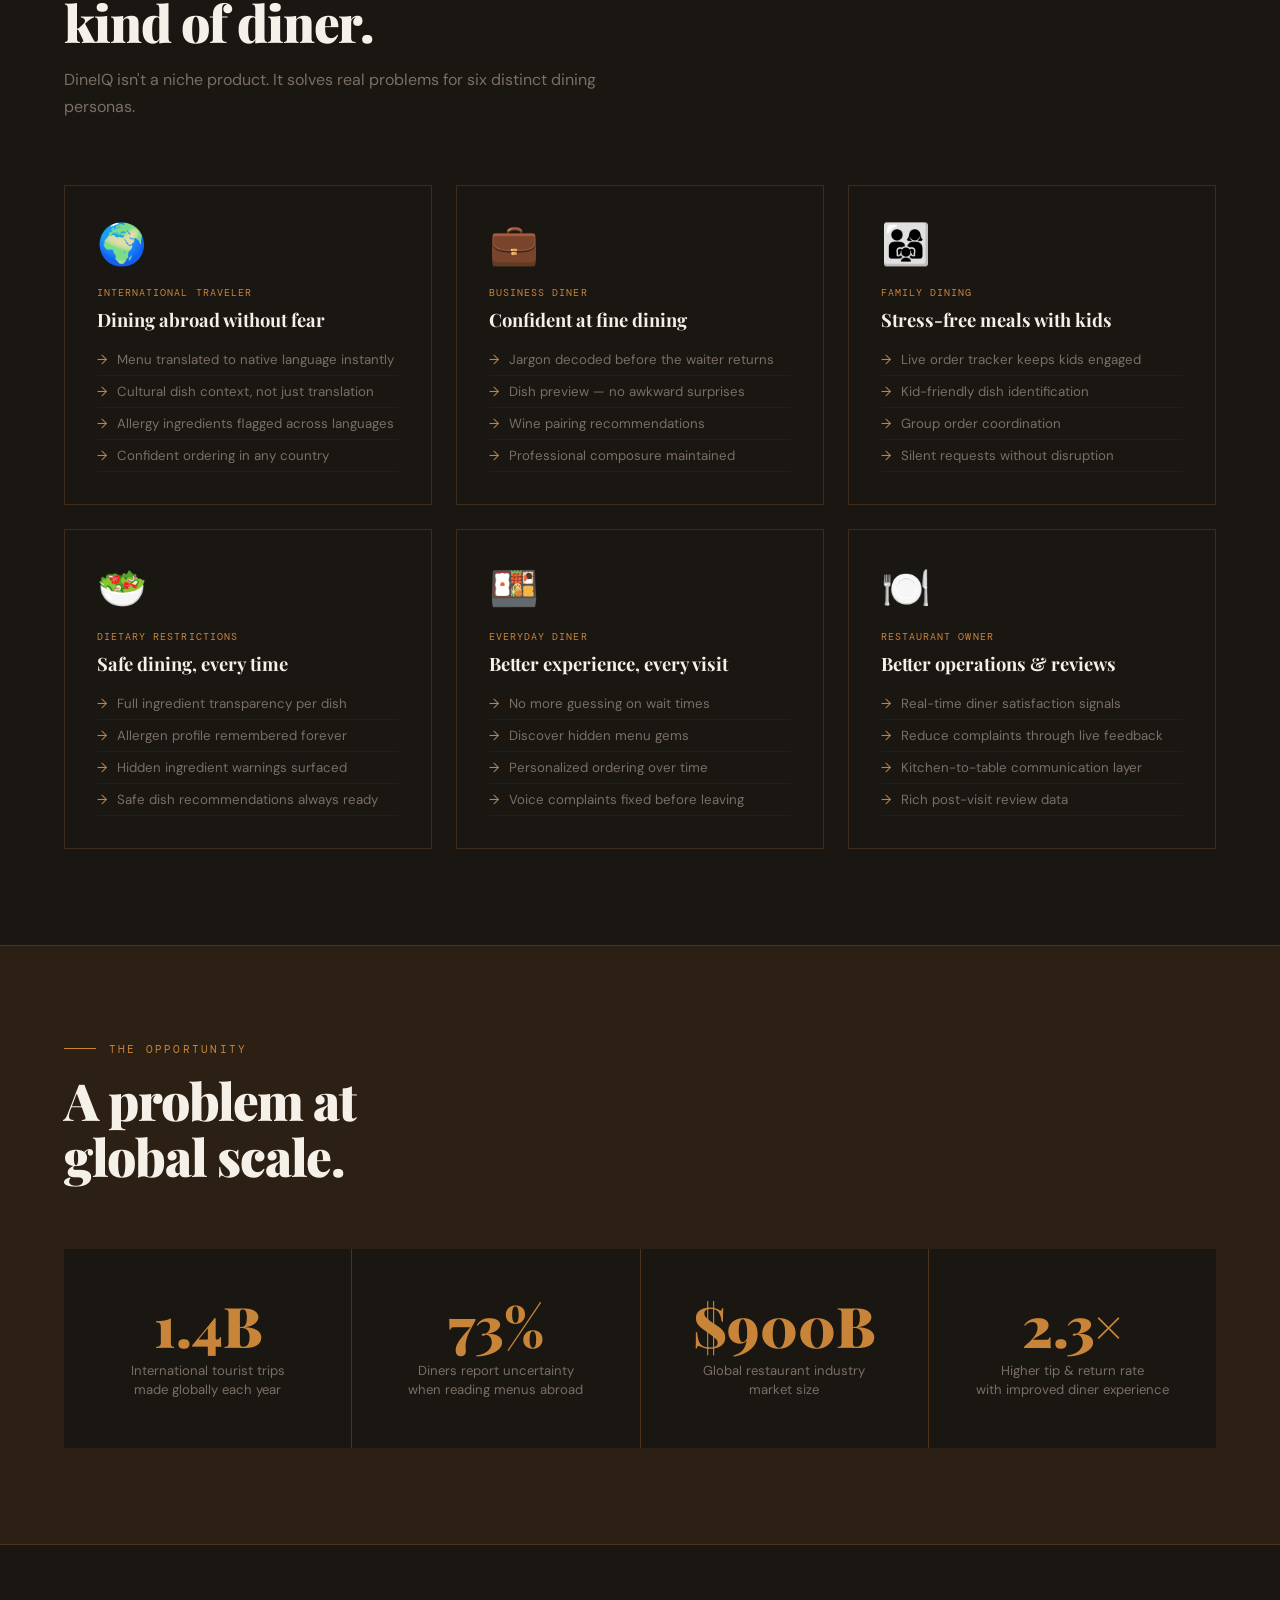
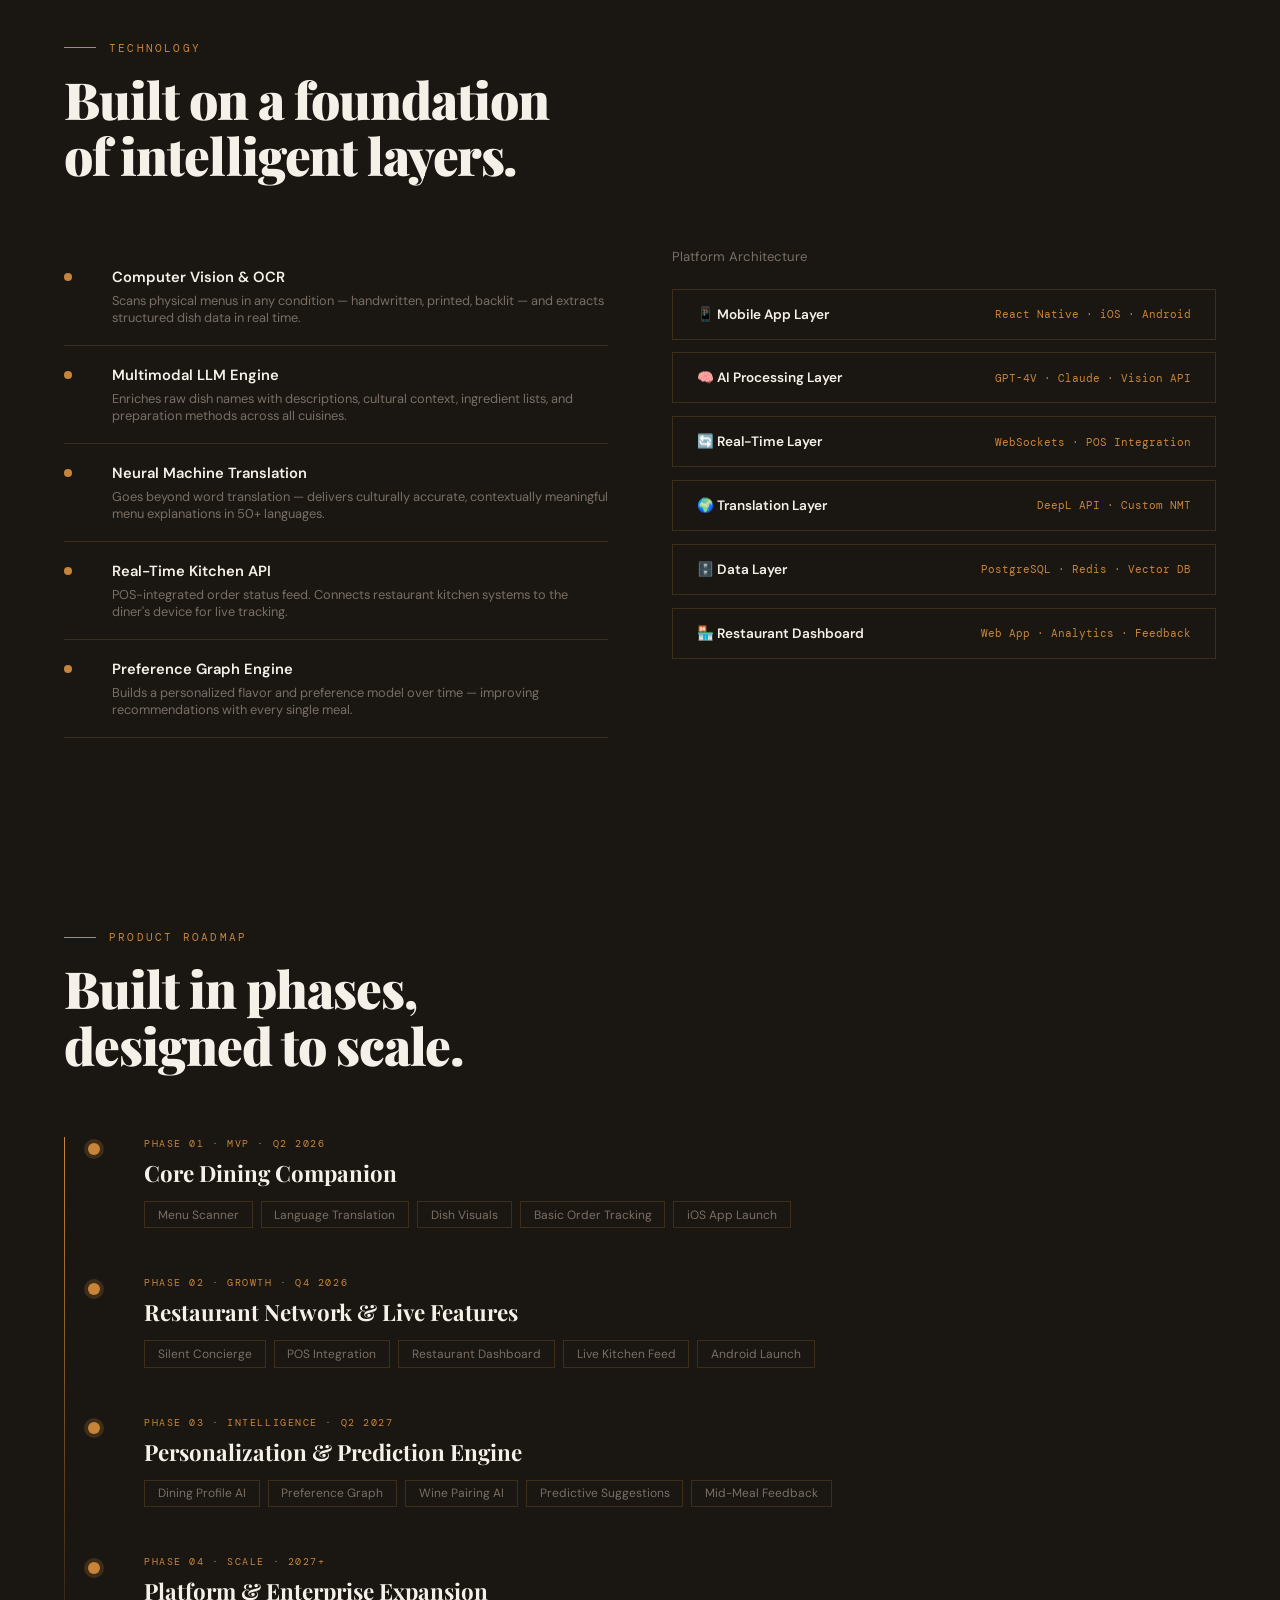
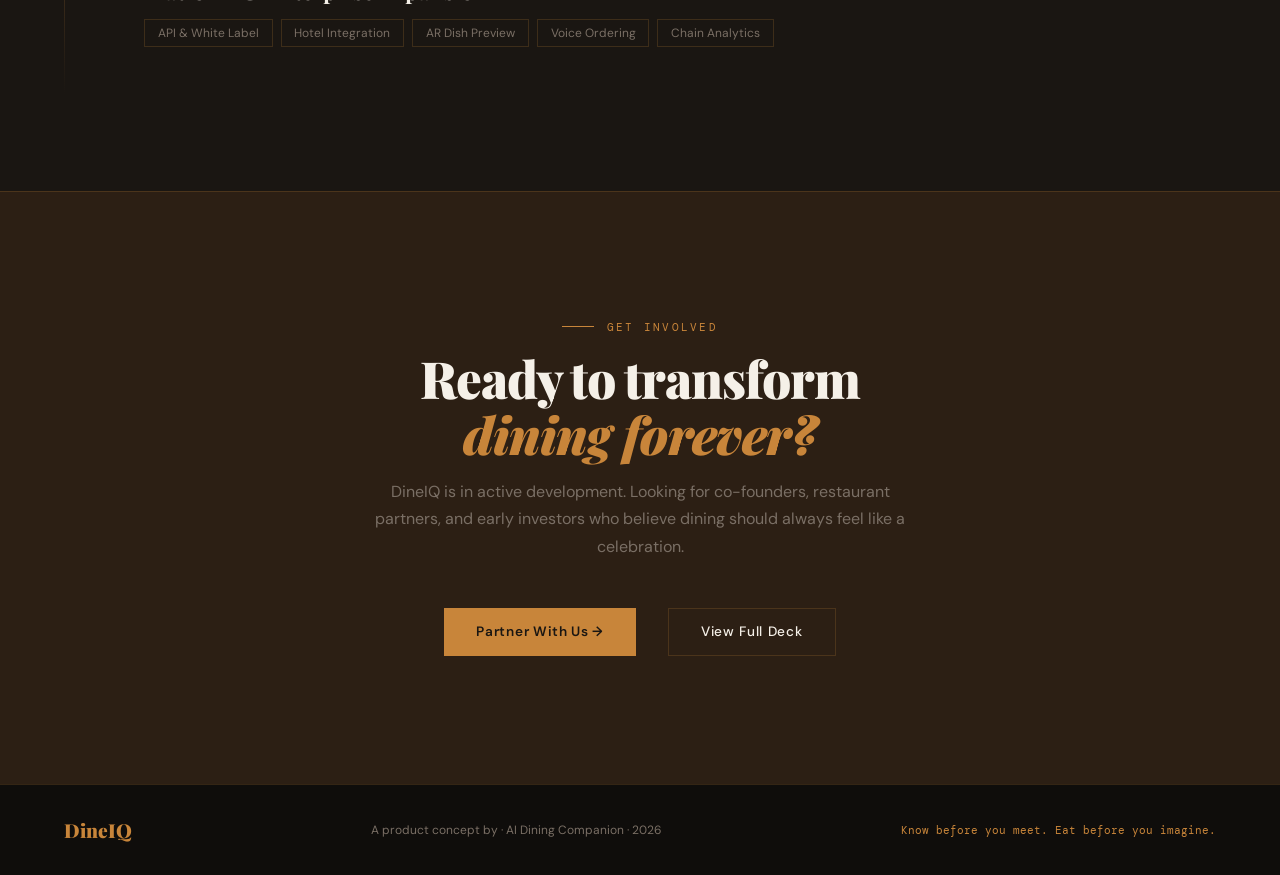
==== commit ed6c63d1: "Changes Co-authored-by: mansiigup <106469612+mansiigup@users.noreply.github.com>" ====
--- a/public/documents/dineiq_portfolio.html
+++ b/public/documents/dineiq_portfolio.html
@@ -615,7 +615,6 @@
     <li><a href="#solution">Features</a></li>
     <li><a href="#how">How It Works</a></li>
     <li><a href="#usecases">Use Cases</a></li>
-    <li><a href="#pricing">Pricing</a></li>
     <li><a href="#roadmap">Roadmap</a></li>
   </ul>
 </nav>
@@ -1037,60 +1036,7 @@
   </div>
 </section>
 
-<!-- BUSINESS MODEL -->
-<section class="biz-section" id="pricing">
-  <div class="section-label">Business Model</div>
-  <h2 class="section-title">Revenue from both<br>sides of the table.</h2>
-  <p class="section-sub">DineIQ monetizes across diners, restaurants, and enterprise channels — a true two-sided marketplace model.</p>
-  <div class="biz-grid">
-    <div class="biz-card">
-      <div class="biz-tier">Diner — Free</div>
-      <div class="biz-price">$0 <span>/ forever</span></div>
-      <div class="biz-who">For individual diners</div>
-      <ul class="biz-features">
-        <li>Smart menu scanning (5/month)</li>
-        <li>Language translation</li>
-        <li>Dish visual previews</li>
-        <li>Basic order tracking</li>
-        <li>Community reviews</li>
-      </ul>
-    </div>
-    <div class="biz-card highlight">
-      <div class="biz-badge">Most Popular</div>
-      <div class="biz-tier">Diner — Premium</div>
-      <div class="biz-price">$4.99 <span>/ month</span></div>
-      <div class="biz-who">For frequent & travel diners</div>
-      <ul class="biz-features">
-        <li>Unlimited menu scanning</li>
-        <li>Full personal dining profile</li>
-        <li>AI dish recommendations</li>
-        <li>Silent Concierge access</li>
-        <li>Live order tracking</li>
-        <li>Wine & pairing advisor</li>
-      </ul>
-    </div>
-    <div class="biz-card">
-      <div class="biz-tier">Restaurant — Pro</div>
-      <div class="biz-price">$89 <span>/ month</span></div>
-      <div class="biz-who">Per restaurant location</div>
-      <ul class="biz-features">
-        <li>Digital menu management</li>
-        <li>Kitchen-to-table tracker setup</li>
-        <li>Real-time feedback dashboard</li>
-        <li>Diner analytics & insights</li>
-        <li>Silent Concierge backend</li>
-        <li>POS system integration</li>
-      </ul>
-    </div>
-  </div>
-  <div style="margin-top:2rem;padding:2rem;border:1px solid var(--border);display:flex;justify-content:space-between;align-items:center;flex-wrap:wrap;gap:1rem;">
-    <div>
-      <div style="font-family:'Playfair Display',serif;font-size:1.1rem;font-weight:700;margin-bottom:0.4rem;">Enterprise & API Access</div>
-      <div style="font-size:0.85rem;color:var(--muted);">For restaurant chains, hotel groups, food delivery platforms, and travel apps embedding DineIQ capabilities.</div>
-    </div>
-    <div style="font-family:'DM Mono',monospace;font-size:0.8rem;color:var(--amber);">Custom Pricing · White Label Available</div>
-  </div>
-</section>
+
 
 <!-- ROADMAP -->
 <section class="roadmap-section" id="roadmap">
